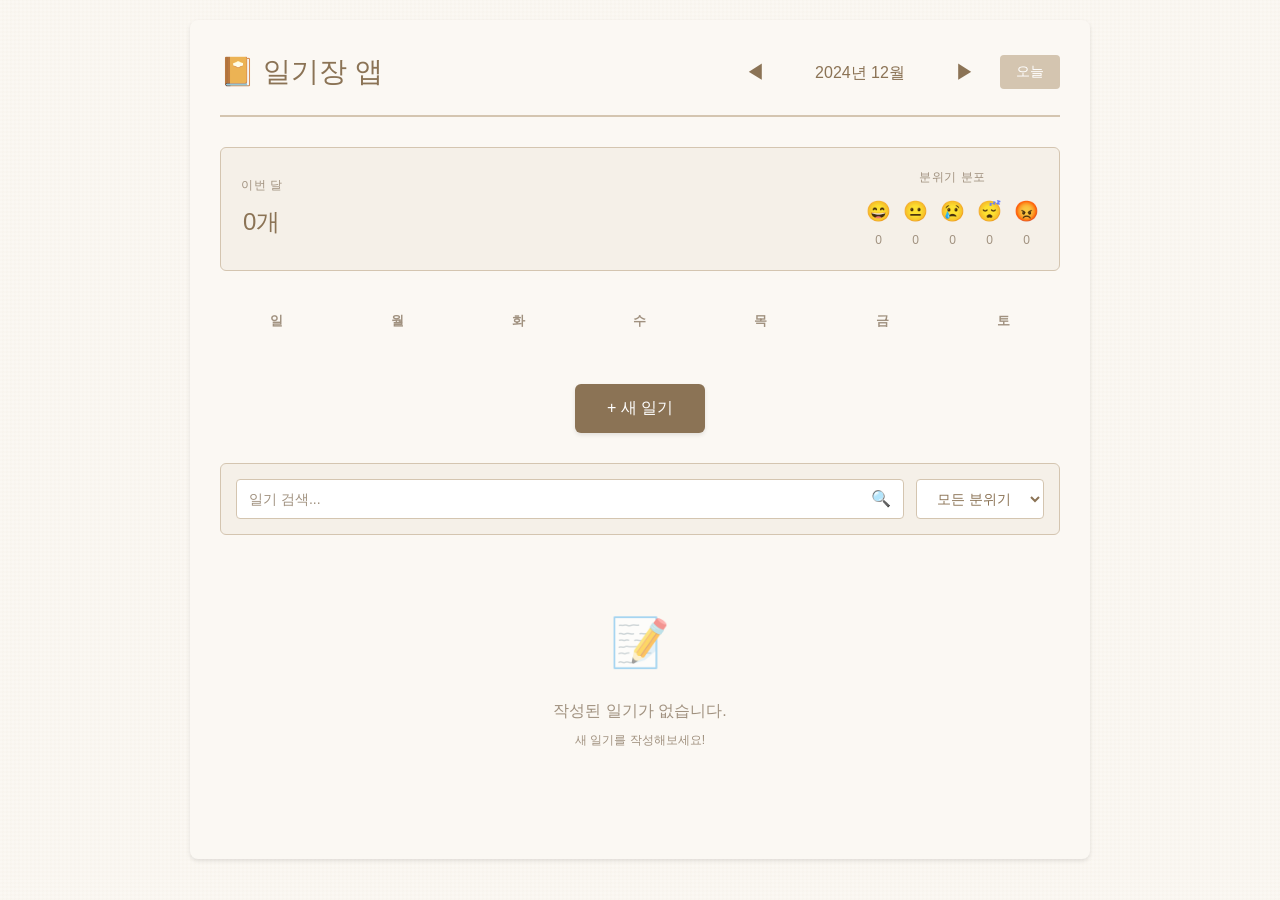
==== 03_일기장/index.html @ 4e94bfd0 "feat: add HTML structure and note-style CSS - Add complete HTML5 boilerplate with Korean language su" ====
<!DOCTYPE html>
<html lang="ko">
<head>
    <meta charset="UTF-8">
    <meta name="viewport" content="width=device-width, initial-scale=1.0">
    <title>📔 일기장 앱</title>
    <style>
        * {
            margin: 0;
            padding: 0;
            box-sizing: border-box;
        }

        body {
            background-color: #FBF8F3;
            background-image:
                repeating-linear-gradient(
                    90deg,
                    transparent,
                    transparent 2px,
                    rgba(212, 197, 176, 0.03) 2px,
                    rgba(212, 197, 176, 0.03) 4px
                ),
                repeating-linear-gradient(
                    0deg,
                    transparent,
                    transparent 2px,
                    rgba(212, 197, 176, 0.03) 2px,
                    rgba(212, 197, 176, 0.03) 4px
                );
            font-family: 'Georgia', 'Segoe UI', sans-serif;
            color: #8B7355;
            line-height: 1.6;
            padding: 20px;
        }

        .container {
            max-width: 900px;
            margin: 0 auto;
            background-color: #FBF8F3;
            border-radius: 8px;
            padding: 30px;
            box-shadow: 0 2px 4px rgba(0, 0, 0, 0.1);
        }

        /* Header */
        .header {
            display: flex;
            justify-content: space-between;
            align-items: center;
            margin-bottom: 30px;
            padding-bottom: 20px;
            border-bottom: 2px solid #D4C5B0;
        }

        .header h1 {
            font-size: 28px;
            font-weight: 500;
            color: #8B7355;
        }

        .header-controls {
            display: flex;
            align-items: center;
            gap: 15px;
        }

        .month-nav {
            display: flex;
            align-items: center;
            gap: 15px;
        }

        .month-nav button {
            background: none;
            border: none;
            font-size: 20px;
            cursor: pointer;
            color: #8B7355;
            padding: 5px 10px;
            border-radius: 4px;
            transition: all 0.2s ease;
        }

        .month-nav button:hover {
            background-color: #F5F0E8;
            transform: translateY(-2px);
        }

        .current-month {
            font-size: 16px;
            font-weight: 500;
            min-width: 140px;
            text-align: center;
            color: #8B7355;
        }

        .today-btn {
            background-color: #D4C5B0;
            color: white;
            border: none;
            padding: 8px 16px;
            border-radius: 4px;
            cursor: pointer;
            font-size: 14px;
            font-family: 'Segoe UI', sans-serif;
            transition: all 0.2s ease;
        }

        .today-btn:hover {
            background-color: #C4B5A0;
            transform: translateY(-2px);
        }

        /* Stats Bar */
        .stats-bar {
            display: flex;
            justify-content: space-between;
            align-items: center;
            margin-bottom: 30px;
            padding: 20px;
            background-color: #F5F0E8;
            border-radius: 6px;
            border: 1px solid #D4C5B0;
        }

        .stat-item {
            display: flex;
            flex-direction: column;
            align-items: center;
            gap: 8px;
        }

        .stat-label {
            font-size: 12px;
            color: #A0917F;
            text-transform: uppercase;
            letter-spacing: 0.5px;
        }

        .stat-value {
            font-size: 24px;
            font-weight: 500;
            color: #8B7355;
        }

        .mood-distribution {
            display: flex;
            gap: 12px;
            align-items: center;
        }

        .mood-item {
            display: flex;
            flex-direction: column;
            align-items: center;
            gap: 4px;
        }

        .mood-emoji {
            font-size: 20px;
        }

        .mood-count {
            font-size: 12px;
            color: #A0917F;
        }

        /* Calendar */
        .calendar-section {
            margin-bottom: 30px;
        }

        .calendar {
            display: grid;
            grid-template-columns: repeat(7, 1fr);
            gap: 8px;
            margin-bottom: 20px;
        }

        .calendar-header {
            display: grid;
            grid-template-columns: repeat(7, 1fr);
            gap: 8px;
            margin-bottom: 12px;
        }

        .calendar-day-name {
            text-align: center;
            font-size: 13px;
            font-weight: 600;
            color: #A0917F;
            padding: 10px 0;
            text-transform: uppercase;
            letter-spacing: 0.5px;
        }

        .calendar-cell {
            aspect-ratio: 1;
            background-color: #F5F0E8;
            border: 1px solid #D4C5B0;
            border-radius: 4px;
            padding: 8px;
            cursor: pointer;
            transition: all 0.2s ease;
            display: flex;
            flex-direction: column;
            justify-content: flex-start;
            min-height: 100px;
            position: relative;
            overflow: hidden;
        }

        .calendar-cell:hover {
            transform: translateY(-2px);
            box-shadow: 0 4px 8px rgba(0, 0, 0, 0.15);
            background-color: #FFF5E6;
        }

        .calendar-cell.other-month {
            opacity: 0.4;
            pointer-events: none;
        }

        .calendar-cell.has-entry {
            background-color: #FFF5E6;
            border-color: #C4B5A0;
        }

        .calendar-cell.today {
            background-color: #E8D5C4;
            border-color: #8B7355;
            font-weight: bold;
        }

        .cell-date {
            font-size: 14px;
            font-weight: 600;
            color: #8B7355;
            margin-bottom: 4px;
        }

        .cell-mood {
            font-size: 16px;
            margin-bottom: 4px;
        }

        .cell-preview {
            font-size: 11px;
            color: #A0917F;
            overflow: hidden;
            text-overflow: ellipsis;
            display: -webkit-box;
            -webkit-line-clamp: 2;
            -webkit-box-orient: vertical;
            line-height: 1.3;
        }

        /* New Entry Button */
        .new-entry-section {
            margin-bottom: 30px;
            text-align: center;
        }

        .new-entry-btn {
            background-color: #8B7355;
            color: white;
            border: none;
            padding: 14px 32px;
            border-radius: 6px;
            font-size: 16px;
            font-weight: 500;
            cursor: pointer;
            font-family: 'Segoe UI', sans-serif;
            transition: all 0.2s ease;
            box-shadow: 0 2px 4px rgba(0, 0, 0, 0.1);
        }

        .new-entry-btn:hover {
            background-color: #7A6347;
            transform: translateY(-2px);
            box-shadow: 0 4px 8px rgba(0, 0, 0, 0.15);
        }

        .new-entry-btn:active {
            transform: translateY(0);
        }

        /* Search and Filter Bar */
        .search-filter-bar {
            display: flex;
            gap: 12px;
            margin-bottom: 30px;
            padding: 15px;
            background-color: #F5F0E8;
            border-radius: 6px;
            border: 1px solid #D4C5B0;
            flex-wrap: wrap;
        }

        .search-input-wrapper {
            flex: 1;
            min-width: 200px;
            display: flex;
            align-items: center;
            background-color: white;
            border: 1px solid #D4C5B0;
            border-radius: 4px;
            padding: 0 12px;
        }

        .search-input-wrapper input {
            flex: 1;
            border: none;
            outline: none;
            padding: 10px 0;
            font-family: 'Segoe UI', sans-serif;
            font-size: 14px;
            color: #8B7355;
            background: transparent;
        }

        .search-input-wrapper input::placeholder {
            color: #A0917F;
        }

        .search-icon {
            font-size: 16px;
            color: #A0917F;
            cursor: pointer;
        }

        .filter-dropdown {
            padding: 10px 16px;
            border: 1px solid #D4C5B0;
            border-radius: 4px;
            background-color: white;
            color: #8B7355;
            cursor: pointer;
            font-family: 'Segoe UI', sans-serif;
            font-size: 14px;
            transition: all 0.2s ease;
        }

        .filter-dropdown:hover {
            background-color: #FFF5E6;
            border-color: #C4B5A0;
        }

        /* Entries List */
        .entries-section {
            margin-bottom: 30px;
        }

        .entries-list {
            display: flex;
            flex-direction: column;
            gap: 12px;
        }

        .entry-card {
            background-color: #F5F0E8;
            border: 1px solid #D4C5B0;
            border-radius: 6px;
            padding: 16px;
            cursor: pointer;
            transition: all 0.2s ease;
        }

        .entry-card:hover {
            transform: translateY(-2px);
            box-shadow: 0 4px 8px rgba(0, 0, 0, 0.15);
            background-color: #FFF5E6;
        }

        .entry-date {
            font-size: 12px;
            color: #A0917F;
            margin-bottom: 8px;
            text-transform: uppercase;
            letter-spacing: 0.5px;
        }

        .entry-mood-title {
            display: flex;
            align-items: center;
            gap: 10px;
            margin-bottom: 8px;
        }

        .entry-mood {
            font-size: 20px;
        }

        .entry-title {
            font-size: 16px;
            font-weight: 600;
            color: #8B7355;
        }

        .entry-content {
            font-size: 14px;
            color: #A0917F;
            margin-top: 8px;
            overflow: hidden;
            text-overflow: ellipsis;
            display: -webkit-box;
            -webkit-line-clamp: 3;
            -webkit-box-orient: vertical;
        }

        .entry-tags {
            display: flex;
            gap: 6px;
            margin-top: 10px;
            flex-wrap: wrap;
        }

        .entry-tag {
            font-size: 11px;
            background-color: #D4C5B0;
            color: white;
            padding: 4px 10px;
            border-radius: 12px;
        }

        /* Modal */
        .modal {
            display: none;
            position: fixed;
            z-index: 1000;
            left: 0;
            top: 0;
            width: 100%;
            height: 100%;
            background-color: rgba(0, 0, 0, 0.4);
            animation: fadeIn 0.2s ease;
        }

        .modal.active {
            display: flex;
            justify-content: center;
            align-items: center;
        }

        @keyframes fadeIn {
            from {
                opacity: 0;
            }
            to {
                opacity: 1;
            }
        }

        .modal-content {
            background-color: #FBF8F3;
            padding: 40px;
            border-radius: 8px;
            box-shadow: 0 4px 16px rgba(0, 0, 0, 0.2);
            max-width: 600px;
            width: 90%;
            max-height: 90vh;
            overflow-y: auto;
            animation: slideUp 0.3s ease;
        }

        @keyframes slideUp {
            from {
                transform: translateY(20px);
                opacity: 0;
            }
            to {
                transform: translateY(0);
                opacity: 1;
            }
        }

        .modal-header {
            display: flex;
            justify-content: space-between;
            align-items: center;
            margin-bottom: 20px;
            padding-bottom: 15px;
            border-bottom: 2px solid #D4C5B0;
        }

        .modal-header h2 {
            font-size: 22px;
            font-weight: 500;
            color: #8B7355;
        }

        .modal-close-btn {
            background: none;
            border: none;
            font-size: 24px;
            cursor: pointer;
            color: #8B7355;
            padding: 0;
            width: 32px;
            height: 32px;
            display: flex;
            align-items: center;
            justify-content: center;
            border-radius: 4px;
            transition: all 0.2s ease;
        }

        .modal-close-btn:hover {
            background-color: #F5F0E8;
        }

        .form-group {
            margin-bottom: 20px;
        }

        .form-group label {
            display: block;
            font-size: 14px;
            font-weight: 600;
            color: #8B7355;
            margin-bottom: 8px;
            text-transform: uppercase;
            letter-spacing: 0.5px;
        }

        .form-group input[type="text"],
        .form-group input[type="date"],
        .form-group textarea,
        .form-group select {
            width: 100%;
            padding: 12px;
            border: 1px solid #D4C5B0;
            border-radius: 4px;
            font-family: 'Segoe UI', sans-serif;
            font-size: 14px;
            color: #8B7355;
            background-color: white;
            transition: all 0.2s ease;
        }

        .form-group input[type="text"]:focus,
        .form-group input[type="date"]:focus,
        .form-group textarea:focus,
        .form-group select:focus {
            outline: none;
            border-color: #8B7355;
            box-shadow: 0 0 0 3px rgba(139, 115, 85, 0.1);
        }

        .form-group textarea {
            resize: vertical;
            min-height: 150px;
            font-family: 'Georgia', 'Segoe UI', sans-serif;
        }

        .mood-selector {
            display: flex;
            gap: 12px;
            justify-content: center;
        }

        .mood-option {
            font-size: 32px;
            cursor: pointer;
            padding: 8px;
            border-radius: 6px;
            border: 2px solid transparent;
            transition: all 0.2s ease;
        }

        .mood-option:hover {
            transform: scale(1.2);
            background-color: #F5F0E8;
        }

        .mood-option.selected {
            border-color: #8B7355;
            background-color: #F5F0E8;
            transform: scale(1.3);
        }

        .tag-input-wrapper {
            display: flex;
            gap: 8px;
            flex-wrap: wrap;
            padding: 8px;
            border: 1px solid #D4C5B0;
            border-radius: 4px;
            background-color: white;
            min-height: 44px;
            align-items: flex-start;
        }

        .tag-input-wrapper input {
            border: none;
            outline: none;
            flex: 1;
            min-width: 100px;
            padding: 8px 0;
            font-family: 'Segoe UI', sans-serif;
            font-size: 14px;
            color: #8B7355;
            background: transparent;
        }

        .tag-input-wrapper input::placeholder {
            color: #A0917F;
        }

        .tag-item {
            background-color: #D4C5B0;
            color: white;
            padding: 6px 12px;
            border-radius: 12px;
            display: flex;
            align-items: center;
            gap: 8px;
            font-size: 13px;
        }

        .tag-remove {
            cursor: pointer;
            font-weight: bold;
            font-size: 16px;
        }

        .modal-buttons {
            display: flex;
            gap: 12px;
            justify-content: flex-end;
            margin-top: 30px;
            padding-top: 20px;
            border-top: 2px solid #D4C5B0;
        }

        .modal-btn {
            padding: 12px 24px;
            border: none;
            border-radius: 4px;
            cursor: pointer;
            font-size: 14px;
            font-weight: 600;
            font-family: 'Segoe UI', sans-serif;
            transition: all 0.2s ease;
            text-transform: uppercase;
            letter-spacing: 0.5px;
        }

        .modal-btn-primary {
            background-color: #8B7355;
            color: white;
        }

        .modal-btn-primary:hover {
            background-color: #7A6347;
            transform: translateY(-2px);
        }

        .modal-btn-secondary {
            background-color: #F5F0E8;
            color: #8B7355;
            border: 1px solid #D4C5B0;
        }

        .modal-btn-secondary:hover {
            background-color: #E8D5C4;
        }

        .modal-btn-danger {
            background-color: #C74C3C;
            color: white;
        }

        .modal-btn-danger:hover {
            background-color: #B63C2C;
            transform: translateY(-2px);
        }

        /* Empty State */
        .empty-state {
            text-align: center;
            padding: 40px 20px;
            color: #A0917F;
        }

        .empty-state-icon {
            font-size: 48px;
            margin-bottom: 16px;
            opacity: 0.6;
        }

        .empty-state-text {
            font-size: 16px;
            margin-bottom: 8px;
        }

        /* Responsive */
        @media (max-width: 768px) {
            .container {
                padding: 20px;
            }

            .header {
                flex-direction: column;
                gap: 20px;
                align-items: flex-start;
            }

            .header h1 {
                font-size: 24px;
            }

            .header-controls {
                width: 100%;
                justify-content: space-between;
            }

            .stats-bar {
                flex-direction: column;
                gap: 20px;
            }

            .search-filter-bar {
                flex-direction: column;
            }

            .search-input-wrapper {
                width: 100%;
            }

            .modal-content {
                width: 95%;
                padding: 30px 20px;
            }

            .calendar-cell {
                min-height: 80px;
            }

            .calendar {
                gap: 6px;
            }
        }

        @media (max-width: 480px) {
            body {
                padding: 10px;
            }

            .container {
                padding: 15px;
            }

            .header h1 {
                font-size: 20px;
            }

            .current-month {
                font-size: 14px;
            }

            .calendar-cell {
                min-height: 60px;
                font-size: 12px;
            }

            .cell-date {
                font-size: 12px;
            }

            .cell-mood {
                font-size: 14px;
            }

            .mood-distribution {
                gap: 8px;
            }

            .mood-emoji {
                font-size: 16px;
            }
        }
    </style>
</head>
<body>
    <div class="container">
        <!-- Header -->
        <div class="header">
            <h1>📔 일기장 앱</h1>
            <div class="header-controls">
                <div class="month-nav">
                    <button id="prevMonth">◀</button>
                    <div class="current-month" id="currentMonth">2024년 12월</div>
                    <button id="nextMonth">▶</button>
                </div>
                <button class="today-btn" id="todayBtn">오늘</button>
            </div>
        </div>

        <!-- Stats Bar -->
        <div class="stats-bar">
            <div class="stat-item">
                <div class="stat-label">이번 달</div>
                <div class="stat-value" id="monthEntryCount">0개</div>
            </div>
            <div class="stat-item">
                <div class="stat-label">분위기 분포</div>
                <div class="mood-distribution" id="moodDistribution">
                    <div class="mood-item">
                        <div class="mood-emoji">😄</div>
                        <div class="mood-count" id="moodCount-happy">0</div>
                    </div>
                    <div class="mood-item">
                        <div class="mood-emoji">😐</div>
                        <div class="mood-count" id="moodCount-neutral">0</div>
                    </div>
                    <div class="mood-item">
                        <div class="mood-emoji">😢</div>
                        <div class="mood-count" id="moodCount-sad">0</div>
                    </div>
                    <div class="mood-item">
                        <div class="mood-emoji">😴</div>
                        <div class="mood-count" id="moodCount-tired">0</div>
                    </div>
                    <div class="mood-item">
                        <div class="mood-emoji">😡</div>
                        <div class="mood-count" id="moodCount-angry">0</div>
                    </div>
                </div>
            </div>
        </div>

        <!-- Calendar Section -->
        <div class="calendar-section">
            <div class="calendar-header">
                <div class="calendar-day-name">일</div>
                <div class="calendar-day-name">월</div>
                <div class="calendar-day-name">화</div>
                <div class="calendar-day-name">수</div>
                <div class="calendar-day-name">목</div>
                <div class="calendar-day-name">금</div>
                <div class="calendar-day-name">토</div>
            </div>
            <div id="calendar" class="calendar"></div>
        </div>

        <!-- New Entry Button -->
        <div class="new-entry-section">
            <button class="new-entry-btn" id="newEntryBtn">+ 새 일기</button>
        </div>

        <!-- Search and Filter Bar -->
        <div class="search-filter-bar">
            <div class="search-input-wrapper">
                <input
                    type="text"
                    id="searchInput"
                    placeholder="일기 검색..."
                    autocomplete="off"
                >
                <span class="search-icon">🔍</span>
            </div>
            <select class="filter-dropdown" id="moodFilter">
                <option value="">모든 분위기</option>
                <option value="😄">행복 😄</option>
                <option value="😐">중립 😐</option>
                <option value="😢">슬픔 😢</option>
                <option value="😴">피로 😴</option>
                <option value="😡">분노 😡</option>
            </select>
        </div>

        <!-- Entries List -->
        <div class="entries-section">
            <div id="entriesList" class="entries-list">
                <div class="empty-state">
                    <div class="empty-state-icon">📝</div>
                    <div class="empty-state-text">작성된 일기가 없습니다.</div>
                    <div class="empty-state-text" style="font-size: 12px;">새 일기를 작성해보세요!</div>
                </div>
            </div>
        </div>
    </div>

    <!-- Modal for Diary CRUD -->
    <div id="modal" class="modal">
        <div class="modal-content">
            <div class="modal-header">
                <h2 id="modalTitle">새 일기 작성</h2>
                <button class="modal-close-btn" id="closeModalBtn">&times;</button>
            </div>

            <form id="diaryForm">
                <!-- Date -->
                <div class="form-group">
                    <label for="diaryDate">날짜</label>
                    <input type="date" id="diaryDate" required>
                </div>

                <!-- Mood Selector -->
                <div class="form-group">
                    <label>분위기</label>
                    <div class="mood-selector" id="moodSelector">
                        <div class="mood-option" data-mood="😄" title="행복">😄</div>
                        <div class="mood-option" data-mood="😐" title="중립">😐</div>
                        <div class="mood-option" data-mood="😢" title="슬픔">😢</div>
                        <div class="mood-option" data-mood="😴" title="피로">😴</div>
                        <div class="mood-option" data-mood="😡" title="분노">😡</div>
                    </div>
                </div>

                <!-- Title -->
                <div class="form-group">
                    <label for="diaryTitle">제목</label>
                    <input type="text" id="diaryTitle" placeholder="일기 제목을 입력하세요" required>
                </div>

                <!-- Content -->
                <div class="form-group">
                    <label for="diaryContent">내용</label>
                    <textarea id="diaryContent" placeholder="일기를 작성하세요..." required></textarea>
                </div>

                <!-- Tags -->
                <div class="form-group">
                    <label>태그</label>
                    <div class="tag-input-wrapper" id="tagInputWrapper">
                        <input
                            type="text"
                            id="tagInput"
                            placeholder="태그 입력 후 Enter"
                            autocomplete="off"
                        >
                    </div>
                </div>

                <!-- Buttons -->
                <div class="modal-buttons">
                    <button type="button" class="modal-btn modal-btn-secondary" id="cancelBtn">취소</button>
                    <button type="button" class="modal-btn modal-btn-danger" id="deleteBtn" style="display: none;">삭제</button>
                    <button type="submit" class="modal-btn modal-btn-primary">저장</button>
                </div>
            </form>
        </div>
    </div>

    <script>
        // XSS Prevention - HTML escape function
        function escapeHtml(text) {
            const div = document.createElement('div');
            div.textContent = text;
            return div.innerHTML;
        }

        // Placeholder for JavaScript logic to be added in Task 2
        console.log('Diary app structure loaded. JavaScript logic to be added in Task 2.');
    </script>
</body>
</html>
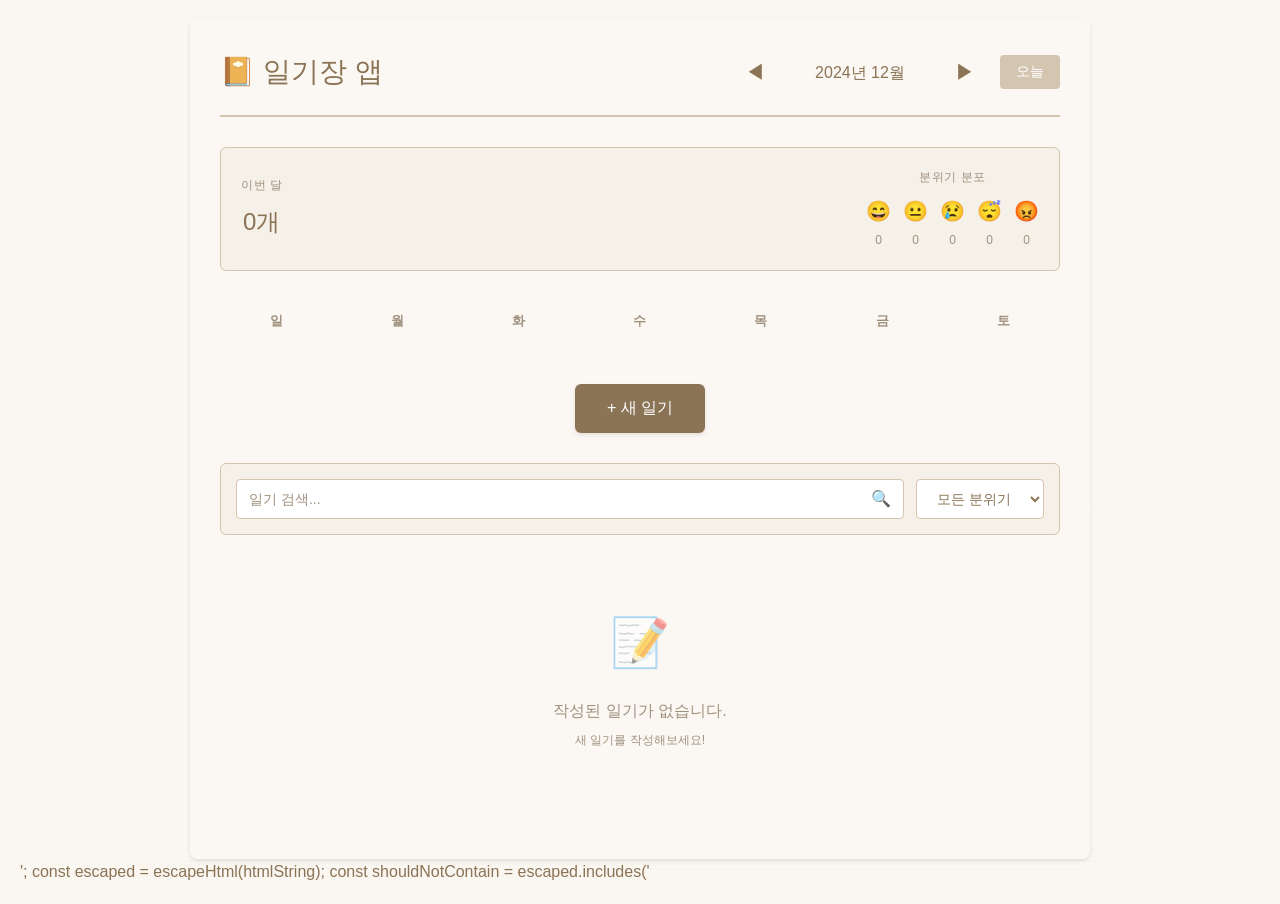
==== commit f9794eb3: "feat: add LocalStorage data management functions with tests Implement getDiaries(), saveDiaries(), g" ====
--- a/03_일기장/index.html
+++ b/03_일기장/index.html
@@ -946,6 +946,10 @@
     </div>
 
     <script>
+        // ============================================
+        // Task 2: LocalStorage Data Management Functions
+        // ============================================
+
         // XSS Prevention - HTML escape function
         function escapeHtml(text) {
             const div = document.createElement('div');
@@ -953,8 +957,189 @@
             return div.innerHTML;
         }
 
-        // Placeholder for JavaScript logic to be added in Task 2
-        console.log('Diary app structure loaded. JavaScript logic to be added in Task 2.');
+        // Get all diaries from LocalStorage
+        function getDiaries() {
+            try {
+                const data = localStorage.getItem('diaries');
+                return data ? JSON.parse(data) : [];
+            } catch (error) {
+                console.error('Error reading diaries from LocalStorage:', error);
+                return [];
+            }
+        }
+
+        // Save all diaries to LocalStorage
+        function saveDiaries(diaries) {
+            try {
+                localStorage.setItem('diaries', JSON.stringify(diaries));
+                return true;
+            } catch (error) {
+                console.error('Error saving diaries to LocalStorage:', error);
+                return false;
+            }
+        }
+
+        // Get a single diary by date string (YYYY-MM-DD)
+        function getDiaryByDate(dateString) {
+            try {
+                const diaries = getDiaries();
+                return diaries.find(diary => diary.id === dateString) || null;
+            } catch (error) {
+                console.error('Error getting diary by date:', error);
+                return null;
+            }
+        }
+
+        // Save or update a diary
+        function saveDiary(diary) {
+            try {
+                const diaries = getDiaries();
+                const index = diaries.findIndex(d => d.id === diary.id);
+
+                if (index !== -1) {
+                    // Update existing diary
+                    diaries[index] = diary;
+                } else {
+                    // Add new diary
+                    diaries.push(diary);
+                }
+
+                return saveDiaries(diaries);
+            } catch (error) {
+                console.error('Error saving diary:', error);
+                return false;
+            }
+        }
+
+        // Delete a diary by date string (YYYY-MM-DD)
+        function deleteDiary(dateString) {
+            try {
+                const diaries = getDiaries();
+                const filteredDiaries = diaries.filter(diary => diary.id !== dateString);
+                return saveDiaries(filteredDiaries);
+            } catch (error) {
+                console.error('Error deleting diary:', error);
+                return false;
+            }
+        }
+
+        // ============================================
+        // Test Function
+        // ============================================
+
+        function testDataFunctions() {
+            let passedCount = 0;
+            let testNumber = 1;
+
+            console.log('\n=== 일기 데이터 관리 함수 테스트 시작 ===\n');
+
+            // Clear all data before tests
+            localStorage.removeItem('diaries');
+
+            // Test 1: getDiaries() on empty state returns []
+            try {
+                const result = getDiaries();
+                console.assert(Array.isArray(result) && result.length === 0,
+                    'getDiaries should return empty array initially');
+                console.log(`✓ Test ${testNumber} passed: getDiaries() returns empty array on empty state`);
+                passedCount++;
+            } catch (error) {
+                console.log(`✗ Test ${testNumber} failed: ${error.message}`);
+            }
+            testNumber++;
+
+            // Test 2: saveDiary() adds new diary
+            try {
+                const testDiary = {
+                    id: '2024-12-15',
+                    title: '테스트 일기',
+                    content: '테스트 내용입니다',
+                    mood: '😊',
+                    tags: ['test'],
+                    createdAt: '2024-12-15T10:30:00Z',
+                    updatedAt: '2024-12-15T10:30:00Z'
+                };
+                saveDiary(testDiary);
+                const diaries = getDiaries();
+                console.assert(diaries.length === 1 && diaries[0].id === '2024-12-15',
+                    'saveDiary should add new diary');
+                console.log(`✓ Test ${testNumber} passed: saveDiary() adds new diary`);
+                passedCount++;
+            } catch (error) {
+                console.log(`✗ Test ${testNumber} failed: ${error.message}`);
+            }
+            testNumber++;
+
+            // Test 3: getDiaryByDate() retrieves existing diary
+            try {
+                const diary = getDiaryByDate('2024-12-15');
+                console.assert(diary !== null && diary.id === '2024-12-15' && diary.title === '테스트 일기',
+                    'getDiaryByDate should retrieve the diary');
+                console.log(`✓ Test ${testNumber} passed: getDiaryByDate() retrieves existing diary`);
+                passedCount++;
+            } catch (error) {
+                console.log(`✗ Test ${testNumber} failed: ${error.message}`);
+            }
+            testNumber++;
+
+            // Test 4: saveDiary() updates existing diary (no duplicate)
+            try {
+                const updatedDiary = {
+                    id: '2024-12-15',
+                    title: '수정된 제목',
+                    content: '수정된 내용입니다',
+                    mood: '😄',
+                    tags: ['test', 'updated'],
+                    createdAt: '2024-12-15T10:30:00Z',
+                    updatedAt: '2024-12-15T14:20:00Z'
+                };
+                saveDiary(updatedDiary);
+                const diaries = getDiaries();
+                console.assert(diaries.length === 1 && diaries[0].title === '수정된 제목',
+                    'saveDiary should update existing diary without creating duplicate');
+                console.log(`✓ Test ${testNumber} passed: saveDiary() updates existing diary (no duplicate)`);
+                passedCount++;
+            } catch (error) {
+                console.log(`✗ Test ${testNumber} failed: ${error.message}`);
+            }
+            testNumber++;
+
+            // Test 5: deleteDiary() removes diary
+            try {
+                deleteDiary('2024-12-15');
+                const diaries = getDiaries();
+                const deleted = getDiaryByDate('2024-12-15');
+                console.assert(diaries.length === 0 && deleted === null,
+                    'deleteDiary should remove the diary');
+                console.log(`✓ Test ${testNumber} passed: deleteDiary() removes diary`);
+                passedCount++;
+            } catch (error) {
+                console.log(`✗ Test ${testNumber} failed: ${error.message}`);
+            }
+            testNumber++;
+
+            // Test 6: escapeHtml() escapes HTML tags to entities
+            try {
+                const htmlString = '<script>alert("xss")</script>';
+                const escaped = escapeHtml(htmlString);
+                const shouldNotContain = escaped.includes('<script>');
+                console.assert(!shouldNotContain && escaped.includes('&lt;'),
+                    'escapeHtml should escape HTML tags to entities');
+                console.log(`✓ Test ${testNumber} passed: escapeHtml() escapes HTML tags to entities`);
+                passedCount++;
+            } catch (error) {
+                console.log(`✗ Test ${testNumber} failed: ${error.message}`);
+            }
+
+            console.log(`\n=== 테스트 결과: ${passedCount}/6 통과 ===\n`);
+            if (passedCount === 6) {
+                console.log('=== 모든 데이터 관리 테스트 통과 ===\n');
+            }
+        }
+
+        // Run tests on page load
+        console.log('Diary app structure loaded. Data management functions ready for testing.');
+        console.log('Run testDataFunctions() in console to test all functions.');
     </script>
 </body>
 </html>
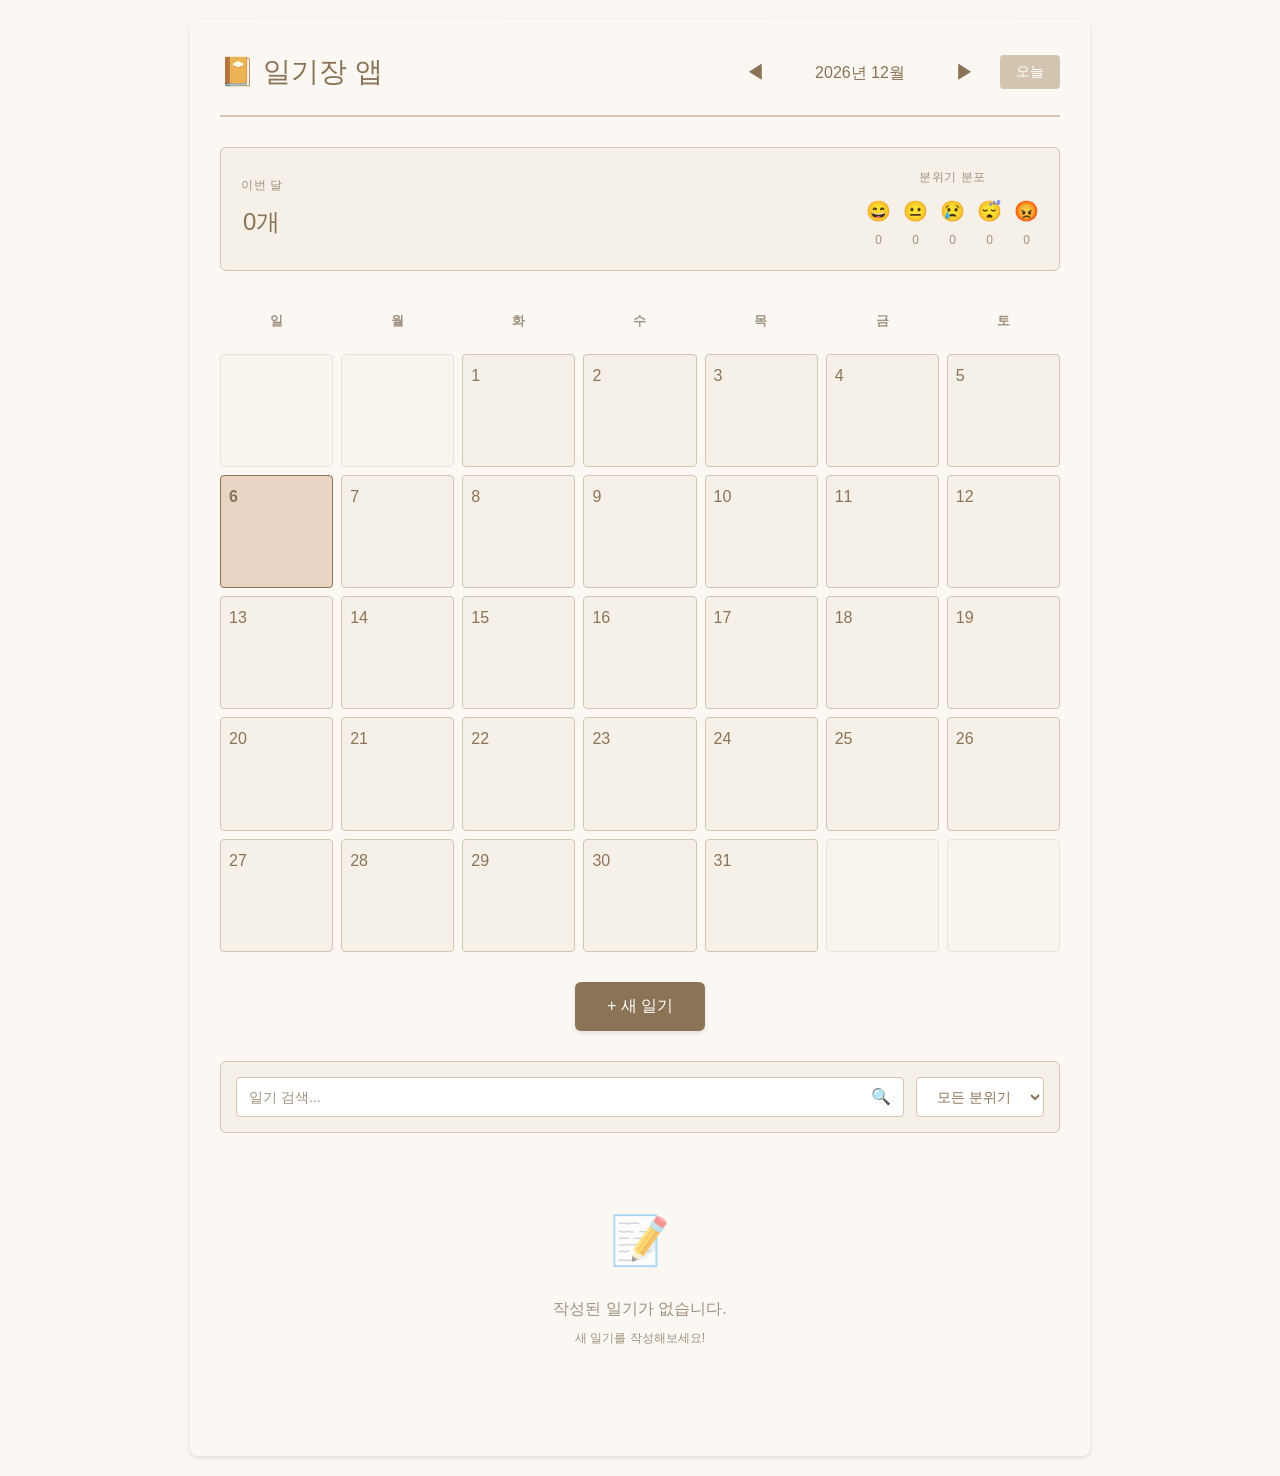
==== commit e02b1e12: "fix: resolve Task 3 critical issues - syntax error and class name mismatches - Fixed syntax error on" ====
--- a/03_일기장/index.html
+++ b/03_일기장/index.html
@@ -791,7 +791,7 @@
             <div class="header-controls">
                 <div class="month-nav">
                     <button id="prevMonth">◀</button>
-                    <div class="current-month" id="currentMonth">2024년 12월</div>
+                    <div class="current-month" id="monthDisplay">2024년 12월</div>
                     <button id="nextMonth">▶</button>
                 </div>
                 <button class="today-btn" id="todayBtn">오늘</button>
@@ -1024,8 +1024,173 @@
         }
 
         // ============================================
-        // Test Function
+        // Task 3: Calendar Rendering Functions
         // ============================================
+
+        // Global state variable: tracks currently displayed month
+        let currentDate = new Date();
+
+        // Get Date object for first day of current month
+        function getCurrentMonth() {
+            return new Date(currentDate.getFullYear(), currentDate.getMonth(), 1);
+        }
+
+        // Get how many days are in the given month
+        function getDaysInMonth(date) {
+            return new Date(date.getFullYear(), date.getMonth() + 1, 0).getDate();
+        }
+
+        // Get what day of the week the first day of month is (0=Sunday, 6=Saturday)
+        function getFirstDayOfMonth(date) {
+            return new Date(date.getFullYear(), date.getMonth(), 1).getDay();
+        }
+
+        // Render the calendar for the current month
+        function renderCalendar() {
+            const calendarContainer = document.getElementById('calendar');
+            const monthDisplay = document.getElementById('monthDisplay');
+
+            // Get calendar data
+            const firstDay = getCurrentMonth();
+            const daysInMonth = getDaysInMonth(firstDay);
+            const firstDayOfWeek = getFirstDayOfMonth(firstDay);
+
+            // Format month display (Korean: 2024년 12월)
+            const monthNames = ['1월', '2월', '3월', '4월', '5월', '6월',
+                               '7월', '8월', '9월', '10월', '11월', '12월'];
+            const year = firstDay.getFullYear();
+            const month = firstDay.getMonth();
+            monthDisplay.textContent = `${year}년 ${monthNames[month]}`;
+
+            // Build calendar HTML
+            let calendarHTML = '';
+
+            // Add empty cells for days before the first day of month
+            for (let i = 0; i < firstDayOfWeek; i++) {
+                calendarHTML += '<div class="calendar-cell other-month"></div>';
+            }
+
+            // Add cells for each day of the current month
+            for (let day = 1; day <= daysInMonth; day++) {
+                const dateString = `${year}-${String(month + 1).padStart(2, '0')}-${String(day).padStart(2, '0')}`;
+                const diary = getDiaryByDate(dateString);
+
+                let cellClass = 'calendar-cell';
+
+                // Check if this is today
+                const today = new Date();
+                if (today.getFullYear() === year &&
+                    today.getMonth() === month &&
+                    today.getDate() === day) {
+                    cellClass += ' today';
+                }
+
+                // Check if diary exists for this date
+                if (diary) {
+                    cellClass += ' has-entry';
+                }
+
+                calendarHTML += `<div class="${cellClass}" data-date="${dateString}">`;
+                calendarHTML += `<div class="calendar-cell-date">${day}</div>`;
+
+                if (diary) {
+                    calendarHTML += `<div class="calendar-cell-mood">${diary.mood}</div>`;
+                }
+
+                calendarHTML += '</div>';
+            }
+
+            // Add empty cells for days after the last day of month
+            const totalCells = firstDayOfWeek + daysInMonth;
+            const remainingCells = 7 - (totalCells % 7);
+            if (remainingCells !== 7) {
+                for (let i = 0; i < remainingCells; i++) {
+                    calendarHTML += '<div class="calendar-cell other-month"></div>';
+                }
+            }
+
+            // Insert HTML into calendar container
+            calendarContainer.innerHTML = calendarHTML;
+
+            // Add click handlers to calendar cells (for Task 5)
+            const calendarCells = document.querySelectorAll('.calendar-cell:not(.other-month)');
+            calendarCells.forEach(cell => {
+                cell.addEventListener('click', function() {
+                    const dateString = this.getAttribute('data-date');
+                    if (dateString) {
+                        // Event handler will be added in Task 5
+                        console.log(`Clicked on date: ${dateString}`);
+                    }
+                });
+            });
+        }
+
+        // ============================================
+        // Test Functions
+        // ============================================
+
+        function testCalendarFunctions() {
+            let passedCount = 0;
+            let testNumber = 1;
+
+            console.log('\n=== 달력 렌더링 함수 테스트 시작 ===\n');
+
+            // Test 1: getDaysInMonth(Dec 2024) === 31
+            try {
+                const decDate = new Date(2024, 11, 1); // December 2024
+                const result = getDaysInMonth(decDate);
+                console.assert(result === 31,
+                    'getDaysInMonth should return 31 for December 2024');
+                console.log(`✓ Test ${testNumber} passed: getDaysInMonth(Dec 2024) === 31`);
+                passedCount++;
+            } catch (error) {
+                console.log(`✗ Test ${testNumber} failed: ${error.message}`);
+            }
+            testNumber++;
+
+            // Test 2: getFirstDayOfMonth() returns 0-6
+            try {
+                const decDate = new Date(2024, 11, 1);
+                const result = getFirstDayOfMonth(decDate);
+                console.assert(typeof result === 'number' && result >= 0 && result <= 6,
+                    'getFirstDayOfMonth should return 0-6');
+                console.log(`✓ Test ${testNumber} passed: getFirstDayOfMonth() returns 0-6`);
+                passedCount++;
+            } catch (error) {
+                console.log(`✗ Test ${testNumber} failed: ${error.message}`);
+            }
+            testNumber++;
+
+            // Test 3: getCurrentMonth() returns Date object with date===1
+            try {
+                const result = getCurrentMonth();
+                console.assert(result instanceof Date && result.getDate() === 1,
+                    'getCurrentMonth should return Date object with date===1');
+                console.log(`✓ Test ${testNumber} passed: getCurrentMonth() returns Date object with date===1`);
+                passedCount++;
+            } catch (error) {
+                console.log(`✗ Test ${testNumber} failed: ${error.message}`);
+            }
+            testNumber++;
+
+            // Test 4: renderCalendar() generates calendar HTML
+            try {
+                renderCalendar();
+                const calendarContainer = document.getElementById('calendar');
+                const cells = calendarContainer.querySelectorAll('.calendar-cell');
+                console.assert(cells.length > 0 && cells.length >= 28 && cells.length <= 42,
+                    'renderCalendar should generate calendar with 28-42 cells');
+                console.log(`✓ Test ${testNumber} passed: renderCalendar() generates calendar HTML (${cells.length} cells)`);
+                passedCount++;
+            } catch (error) {
+                console.log(`✗ Test ${testNumber} failed: ${error.message}`);
+            }
+
+            console.log(`\n=== 테스트 결과: ${passedCount}/4 통과 ===\n`);
+            if (passedCount === 4) {
+                console.log('=== 모든 달력 렌더링 테스트 통과 ===\n');
+            }
+        }
 
         function testDataFunctions() {
             let passedCount = 0;
@@ -1120,7 +1285,7 @@
 
             // Test 6: escapeHtml() escapes HTML tags to entities
             try {
-                const htmlString = '<script>alert("xss")</script>';
+                const htmlString = '<' + 'script>alert("xss")' + '<' + '/script>';
                 const escaped = escapeHtml(htmlString);
                 const shouldNotContain = escaped.includes('<script>');
                 console.assert(!shouldNotContain && escaped.includes('&lt;'),
@@ -1137,9 +1302,13 @@
             }
         }
 
-        // Run tests on page load
-        console.log('Diary app structure loaded. Data management functions ready for testing.');
-        console.log('Run testDataFunctions() in console to test all functions.');
+        // Initialize calendar on page load
+        window.addEventListener('DOMContentLoaded', function() {
+            console.log('Diary app loaded. Data management and calendar functions ready.');
+            console.log('Run testCalendarFunctions() to test calendar rendering.');
+            console.log('Run testDataFunctions() to test data management.');
+            renderCalendar();
+        });
     </script>
 </body>
 </html>
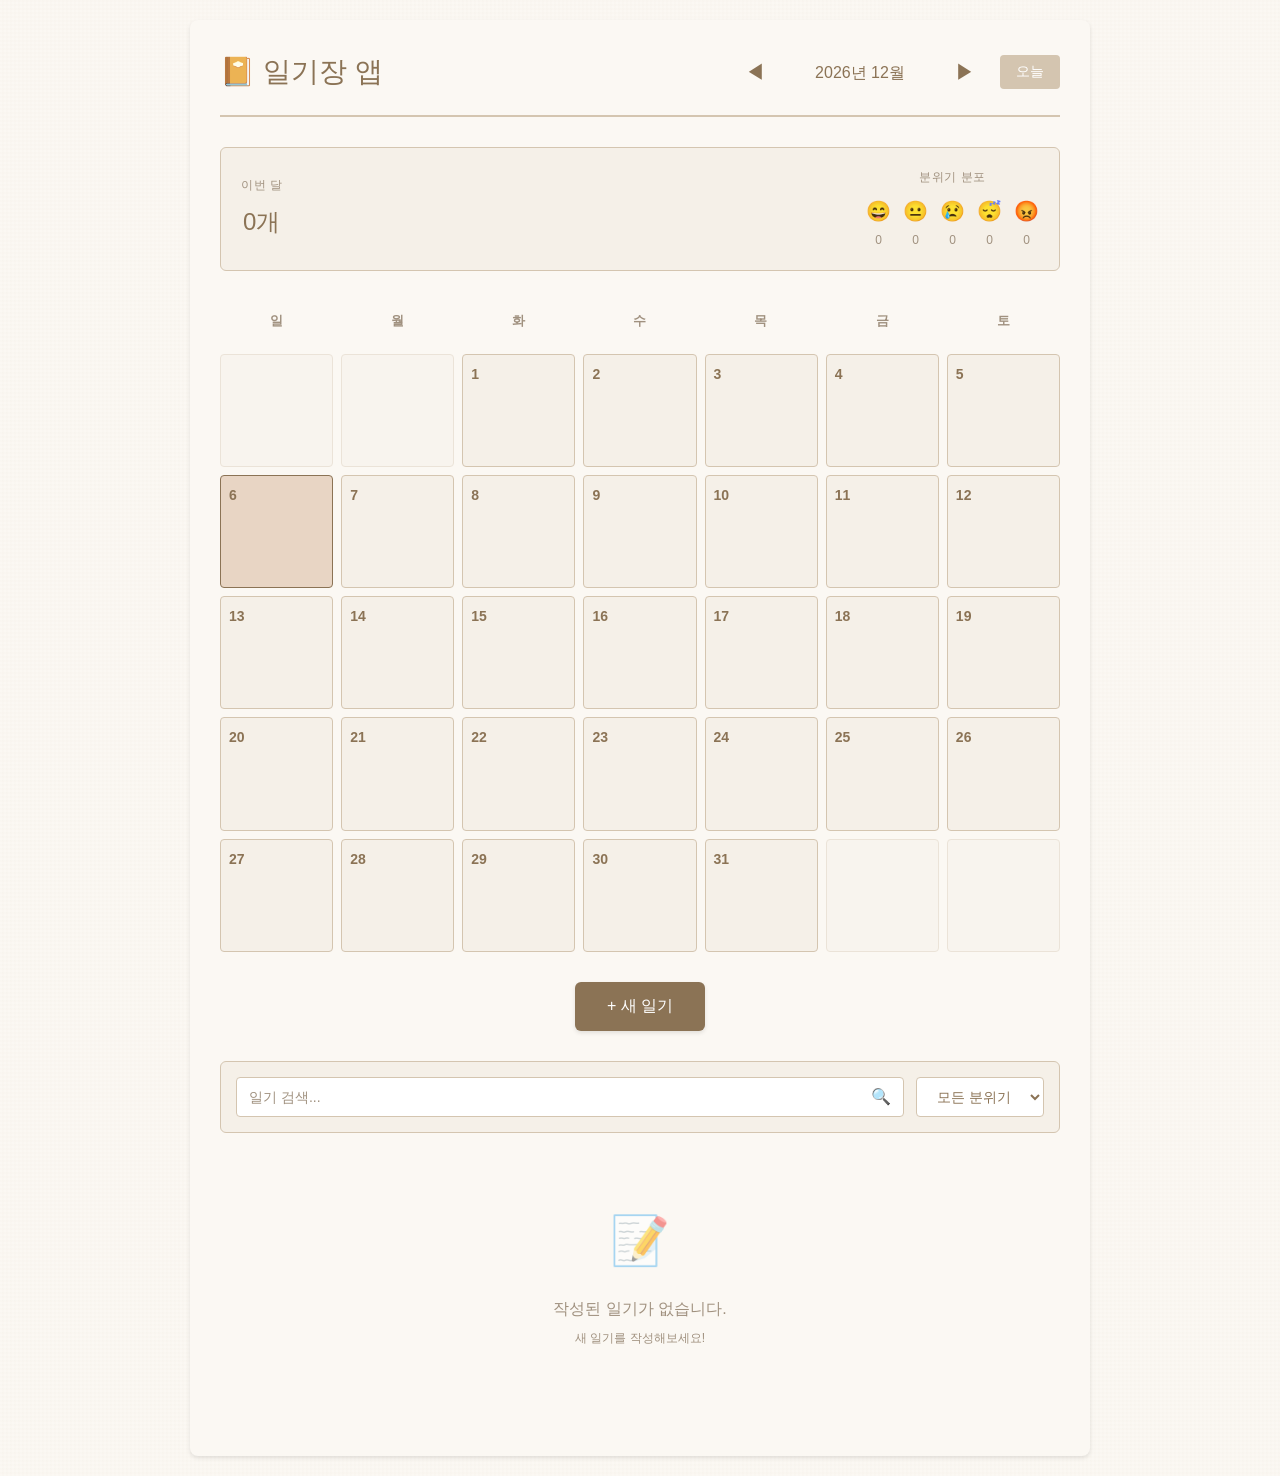
==== commit 5a58c3d0: "fix: correct CSS class names to match HTML structure" ====
--- a/03_일기장/index.html
+++ b/03_일기장/index.html
@@ -233,14 +233,14 @@
             font-weight: bold;
         }
 
-        .cell-date {
+        .calendar-cell-date {
             font-size: 14px;
             font-weight: 600;
             color: #8B7355;
             margin-bottom: 4px;
         }
 
-        .cell-mood {
+        .calendar-cell-mood {
             font-size: 16px;
             margin-bottom: 4px;
         }
@@ -765,11 +765,11 @@
                 font-size: 12px;
             }
 
-            .cell-date {
+            .calendar-cell-date {
                 font-size: 12px;
             }
 
-            .cell-mood {
+            .calendar-cell-mood {
                 font-size: 14px;
             }
 
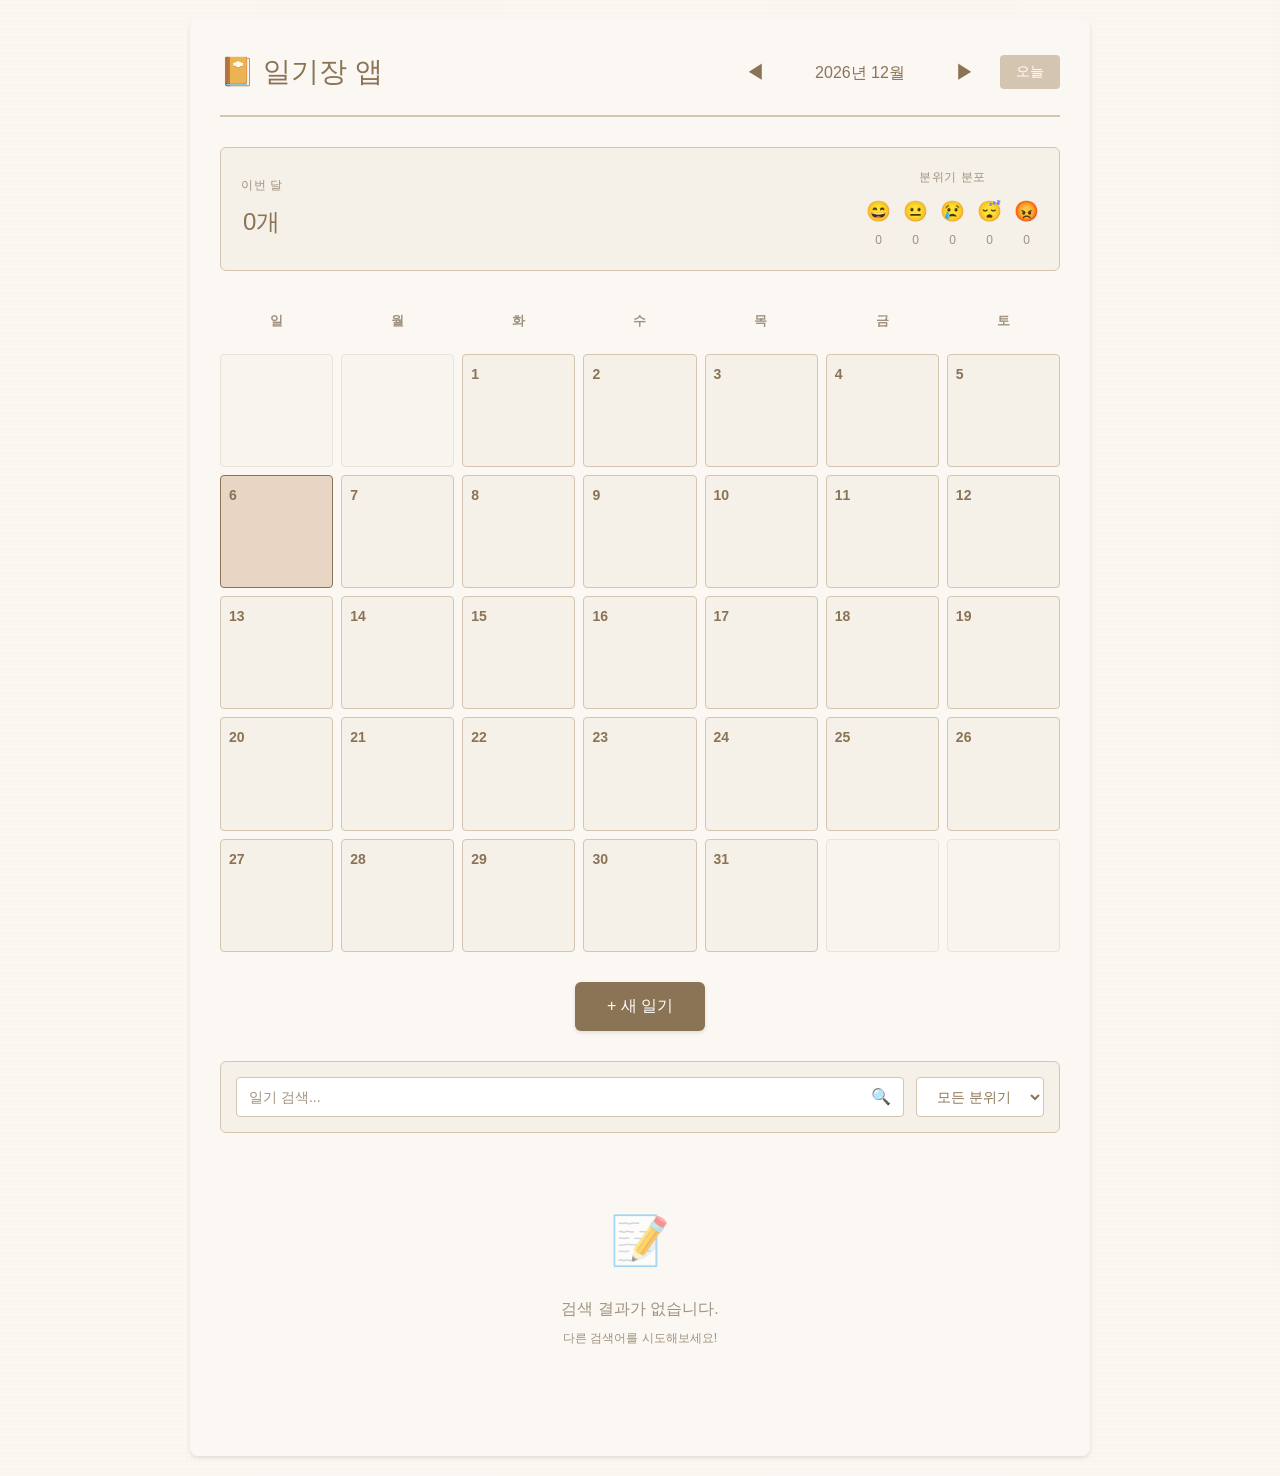
==== commit 664e97c6: "Task 7-10: Statistics, Search, Filter & Integration Tests Implemented comprehensive features:  Task " ====
--- a/03_일기장/index.html
+++ b/03_일기장/index.html
@@ -1118,16 +1118,813 @@
                 cell.addEventListener('click', function() {
                     const dateString = this.getAttribute('data-date');
                     if (dateString) {
-                        // Event handler will be added in Task 5
-                        console.log(`Clicked on date: ${dateString}`);
+                        // Check if diary exists for this date
+                        const diary = getDiaryByDate(dateString);
+                        const mode = diary ? 'edit' : 'new';
+                        openModal(dateString, mode);
                     }
                 });
             });
         }
 
         // ============================================
+        // Task 4: Calendar Month Navigation
+        // ============================================
+
+        // Navigate to previous month
+        function goToPreviousMonth() {
+            currentDate.setMonth(currentDate.getMonth() - 1);
+            renderFilteredCalendar();
+            updateStats();
+        }
+
+        // Navigate to next month
+        function goToNextMonth() {
+            currentDate.setMonth(currentDate.getMonth() + 1);
+            renderFilteredCalendar();
+            updateStats();
+        }
+
+        // Navigate to today
+        function goToToday() {
+            currentDate = new Date();
+            renderFilteredCalendar();
+            updateStats();
+        }
+
+        // ============================================
+        // Task 5: Modal Control Functions
+        // ============================================
+
+        // Global state for modal editing
+        let modalMode = 'new'; // 'new' or 'edit'
+        let currentEditingDate = null; // Date string (YYYY-MM-DD)
+
+        // Open modal for creating new or editing existing diary
+        function openModal(dateString, mode = 'new') {
+            const modal = document.getElementById('modal');
+            const modalTitle = document.getElementById('modalTitle');
+            const deleteBtn = document.getElementById('deleteBtn');
+
+            modalMode = mode;
+            currentEditingDate = dateString;
+
+            if (mode === 'new') {
+                modalTitle.textContent = '새 일기 작성';
+                deleteBtn.style.display = 'none';
+                resetForm();
+                document.getElementById('diaryDate').value = dateString;
+            } else {
+                // Edit mode: Load existing diary data
+                modalTitle.textContent = '일기 수정';
+                deleteBtn.style.display = 'block';
+                const diary = getDiaryByDate(dateString);
+                if (diary) {
+                    populateFormWithDiary(diary);
+                }
+            }
+
+            modal.classList.add('active');
+        }
+
+        // Close modal
+        function closeModal() {
+            const modal = document.getElementById('modal');
+            modal.classList.remove('active');
+            resetForm();
+            modalMode = 'new';
+            currentEditingDate = null;
+        }
+
+        // Reset form to initial state
+        function resetForm() {
+            const form = document.getElementById('diaryForm');
+            form.reset();
+
+            // Reset mood selector
+            const moodOptions = document.querySelectorAll('.mood-option');
+            moodOptions.forEach(option => {
+                option.classList.remove('selected');
+            });
+
+            // Clear tags
+            const tagInput = document.getElementById('tagInput');
+            tagInput.value = '';
+            const tagItems = document.querySelectorAll('.tag-item');
+            tagItems.forEach(item => item.remove());
+
+            // Reset date to today
+            const today = new Date();
+            const dateString = `${today.getFullYear()}-${String(today.getMonth() + 1).padStart(2, '0')}-${String(today.getDate()).padStart(2, '0')}`;
+            document.getElementById('diaryDate').value = dateString;
+        }
+
+        // Populate form with existing diary data
+        function populateFormWithDiary(diary) {
+            document.getElementById('diaryDate').value = diary.id;
+            document.getElementById('diaryTitle').value = diary.title;
+            document.getElementById('diaryContent').value = diary.content;
+
+            // Set mood
+            const moodOptions = document.querySelectorAll('.mood-option');
+            moodOptions.forEach(option => {
+                option.classList.remove('selected');
+                if (option.getAttribute('data-mood') === diary.mood) {
+                    option.classList.add('selected');
+                }
+            });
+
+            // Set tags
+            const tagInputWrapper = document.getElementById('tagInputWrapper');
+            const tagItems = document.querySelectorAll('.tag-item');
+            tagItems.forEach(item => item.remove());
+
+            if (diary.tags && diary.tags.length > 0) {
+                diary.tags.forEach(tag => {
+                    addTagToForm(tag);
+                });
+            }
+        }
+
+        // Add tag to form display
+        function addTagToForm(tagText) {
+            const tagInputWrapper = document.getElementById('tagInputWrapper');
+            const tagInput = document.getElementById('tagInput');
+
+            const tagItem = document.createElement('div');
+            tagItem.className = 'tag-item';
+            tagItem.innerHTML = `${escapeHtml(tagText)}<span class="tag-remove">×</span>`;
+
+            const removeBtn = tagItem.querySelector('.tag-remove');
+            removeBtn.addEventListener('click', function() {
+                tagItem.remove();
+            });
+
+            tagInputWrapper.insertBefore(tagItem, tagInput);
+        }
+
+        // ============================================
+        // Task 6: CRUD Operations
+        // ============================================
+
+        // Handle form submission - save diary
+        function handleFormSubmit(event) {
+            event.preventDefault();
+
+            const dateString = document.getElementById('diaryDate').value;
+            const title = document.getElementById('diaryTitle').value.trim();
+            const content = document.getElementById('diaryContent').value.trim();
+            const moodOption = document.querySelector('.mood-option.selected');
+
+            // Validation
+            if (!title || !content) {
+                alert('제목과 내용을 입력해주세요.');
+                return;
+            }
+
+            if (!moodOption) {
+                alert('분위기를 선택해주세요.');
+                return;
+            }
+
+            // Collect tags
+            const tags = [];
+            document.querySelectorAll('.tag-item').forEach(tagItem => {
+                const tagText = tagItem.textContent.replace('×', '').trim();
+                if (tagText) {
+                    tags.push(tagText);
+                }
+            });
+
+            // Create diary object
+            const now = new Date().toISOString();
+            const diary = {
+                id: dateString,
+                title: title,
+                content: content,
+                mood: moodOption.getAttribute('data-mood'),
+                tags: tags,
+                createdAt: modalMode === 'new' ? now : (getDiaryByDate(dateString)?.createdAt || now),
+                updatedAt: now
+            };
+
+            // Save diary
+            const success = saveDiary(diary);
+            if (success) {
+                console.log(`일기 ${modalMode === 'new' ? '저장' : '수정'} 성공: ${dateString}`);
+                renderFilteredCalendar();
+                renderEntries();
+                updateStats();
+                closeModal();
+            } else {
+                alert('일기 저장에 실패했습니다.');
+            }
+        }
+
+        // Handle diary deletion
+        function handleDeleteDiary() {
+            if (!currentEditingDate) return;
+
+            if (confirm('정말로 이 일기를 삭제하시겠습니까?')) {
+                const success = deleteDiary(currentEditingDate);
+                if (success) {
+                    console.log(`일기 삭제 성공: ${currentEditingDate}`);
+                    renderFilteredCalendar();
+                    renderEntries();
+                    updateStats();
+                    closeModal();
+                } else {
+                    alert('일기 삭제에 실패했습니다.');
+                }
+            }
+        }
+
+        // Handle mood selection
+        function handleMoodSelect(event) {
+            if (event.target.classList.contains('mood-option')) {
+                const moodOptions = document.querySelectorAll('.mood-option');
+                moodOptions.forEach(option => {
+                    option.classList.remove('selected');
+                });
+                event.target.classList.add('selected');
+            }
+        }
+
+        // Handle tag input - add tag on Enter key
+        function handleTagInput(event) {
+            if (event.key === 'Enter') {
+                event.preventDefault();
+                const tagText = event.target.value.trim();
+
+                if (tagText && tagText.length > 0) {
+                    // Check if tag already exists
+                    const existingTags = Array.from(document.querySelectorAll('.tag-item'))
+                        .map(item => item.textContent.replace('×', '').trim());
+
+                    if (!existingTags.includes(tagText)) {
+                        addTagToForm(tagText);
+                        event.target.value = '';
+                    } else {
+                        alert('이미 추가된 태그입니다.');
+                    }
+                }
+            }
+        }
+
+        // Initialize event listeners for calendar navigation
+        function initializeEventListeners() {
+            const prevMonthBtn = document.getElementById('prevMonth');
+            const nextMonthBtn = document.getElementById('nextMonth');
+            const todayBtn = document.getElementById('todayBtn');
+
+            if (prevMonthBtn) {
+                prevMonthBtn.addEventListener('click', goToPreviousMonth);
+            }
+
+            if (nextMonthBtn) {
+                nextMonthBtn.addEventListener('click', goToNextMonth);
+            }
+
+            if (todayBtn) {
+                todayBtn.addEventListener('click', goToToday);
+            }
+
+            // Task 5-6: Modal and CRUD event listeners
+            initializeModalEventListeners();
+        }
+
+        // Initialize modal event listeners
+        function initializeModalEventListeners() {
+            const modal = document.getElementById('modal');
+            const closeModalBtn = document.getElementById('closeModalBtn');
+            const cancelBtn = document.getElementById('cancelBtn');
+            const deleteBtn = document.getElementById('deleteBtn');
+            const diaryForm = document.getElementById('diaryForm');
+            const moodSelector = document.getElementById('moodSelector');
+            const tagInput = document.getElementById('tagInput');
+            const newEntryBtn = document.getElementById('newEntryBtn');
+
+            // Close modal button
+            if (closeModalBtn) {
+                closeModalBtn.addEventListener('click', closeModal);
+            }
+
+            // Cancel button
+            if (cancelBtn) {
+                cancelBtn.addEventListener('click', closeModal);
+            }
+
+            // Delete button
+            if (deleteBtn) {
+                deleteBtn.addEventListener('click', handleDeleteDiary);
+            }
+
+            // Form submit
+            if (diaryForm) {
+                diaryForm.addEventListener('submit', handleFormSubmit);
+            }
+
+            // Mood selector
+            if (moodSelector) {
+                moodSelector.addEventListener('click', handleMoodSelect);
+            }
+
+            // Tag input
+            if (tagInput) {
+                tagInput.addEventListener('keypress', handleTagInput);
+            }
+
+            // New entry button - open modal for new diary with today's date
+            if (newEntryBtn) {
+                newEntryBtn.addEventListener('click', function() {
+                    const today = new Date();
+                    const dateString = `${today.getFullYear()}-${String(today.getMonth() + 1).padStart(2, '0')}-${String(today.getDate()).padStart(2, '0')}`;
+                    openModal(dateString, 'new');
+                });
+            }
+
+            // Modal backdrop click - close modal
+            if (modal) {
+                modal.addEventListener('click', function(event) {
+                    if (event.target === modal) {
+                        closeModal();
+                    }
+                });
+            }
+
+            // Task 8: Search input event listener
+            const searchInput = document.getElementById('searchInput');
+            if (searchInput) {
+                searchInput.addEventListener('input', function() {
+                    searchQuery = this.value.trim();
+                    renderEntries();
+                });
+            }
+
+            // Task 9: Mood filter dropdown event listener
+            const moodFilter = document.getElementById('moodFilter');
+            if (moodFilter) {
+                moodFilter.addEventListener('change', function() {
+                    selectedMood = this.value;
+                    renderEntries();
+                });
+            }
+        }
+
+        // ============================================
+        // Task 7: Statistics Calculation & Display
+        // ============================================
+
+        // Calculate and update statistics for current month
+        function updateStats() {
+            const firstDay = getCurrentMonth();
+            const year = firstDay.getFullYear();
+            const month = firstDay.getMonth();
+
+            // Get all diaries and filter for current month only
+            const allDiaries = getDiaries();
+            const currentMonthDiaries = allDiaries.filter(diary => {
+                const diaryDate = new Date(diary.id);
+                return diaryDate.getFullYear() === year && diaryDate.getMonth() === month;
+            });
+
+            // Update month entry count
+            const monthEntryCount = document.getElementById('monthEntryCount');
+            monthEntryCount.textContent = `${currentMonthDiaries.length}개`;
+
+            // Initialize mood counts
+            const moodCounts = {
+                '😄': 0, // happy
+                '😐': 0, // neutral
+                '😢': 0, // sad
+                '😴': 0, // tired
+                '😡': 0  // angry
+            };
+
+            // Count moods
+            currentMonthDiaries.forEach(diary => {
+                if (moodCounts.hasOwnProperty(diary.mood)) {
+                    moodCounts[diary.mood]++;
+                }
+            });
+
+            // Update mood distribution display
+            document.getElementById('moodCount-happy').textContent = moodCounts['😄'];
+            document.getElementById('moodCount-neutral').textContent = moodCounts['😐'];
+            document.getElementById('moodCount-sad').textContent = moodCounts['😢'];
+            document.getElementById('moodCount-tired').textContent = moodCounts['😴'];
+            document.getElementById('moodCount-angry').textContent = moodCounts['😡'];
+        }
+
+        // ============================================
+        // Task 8 & 9: Search & Filter Functions
+        // ============================================
+
+        // Global filter state
+        let searchQuery = '';
+        let selectedMood = '';
+
+        // Filter diaries based on search query and mood filter
+        function filterDiaries() {
+            const allDiaries = getDiaries();
+
+            return allDiaries.filter(diary => {
+                // Apply mood filter
+                if (selectedMood && diary.mood !== selectedMood) {
+                    return false;
+                }
+
+                // Apply search filter
+                if (searchQuery) {
+                    const query = searchQuery.toLowerCase();
+                    const titleMatch = diary.title.toLowerCase().includes(query);
+                    const contentMatch = diary.content.toLowerCase().includes(query);
+                    const tagsMatch = diary.tags && diary.tags.some(tag =>
+                        tag.toLowerCase().includes(query)
+                    );
+
+                    return titleMatch || contentMatch || tagsMatch;
+                }
+
+                return true;
+            });
+        }
+
+        // Render filtered entries list
+        function renderEntries() {
+            const filteredDiaries = filterDiaries();
+            const entriesList = document.getElementById('entriesList');
+
+            if (filteredDiaries.length === 0) {
+                entriesList.innerHTML = `
+                    <div class="empty-state">
+                        <div class="empty-state-icon">📝</div>
+                        <div class="empty-state-text">검색 결과가 없습니다.</div>
+                        <div class="empty-state-text" style="font-size: 12px;">다른 검색어를 시도해보세요!</div>
+                    </div>
+                `;
+                return;
+            }
+
+            // Sort entries by date (newest first)
+            filteredDiaries.sort((a, b) => new Date(b.id) - new Date(a.id));
+
+            let entriesHTML = '';
+            filteredDiaries.forEach(diary => {
+                const dateObj = new Date(diary.id);
+                const dateString = dateObj.toLocaleDateString('ko-KR', {
+                    year: 'numeric',
+                    month: 'long',
+                    day: 'numeric',
+                    weekday: 'long'
+                });
+
+                let tagsHTML = '';
+                if (diary.tags && diary.tags.length > 0) {
+                    tagsHTML = `<div class="entry-tags">${diary.tags.map(tag =>
+                        `<div class="entry-tag">${escapeHtml(tag)}</div>`
+                    ).join('')}</div>`;
+                }
+
+                entriesHTML += `
+                    <div class="entry-card" data-date="${diary.id}">
+                        <div class="entry-date">${dateString}</div>
+                        <div class="entry-mood-title">
+                            <div class="entry-mood">${diary.mood}</div>
+                            <div class="entry-title">${escapeHtml(diary.title)}</div>
+                        </div>
+                        <div class="entry-content">${escapeHtml(diary.content)}</div>
+                        ${tagsHTML}
+                    </div>
+                `;
+            });
+
+            entriesList.innerHTML = entriesHTML;
+
+            // Add click handlers to entries
+            const entryCards = document.querySelectorAll('.entry-card');
+            entryCards.forEach(card => {
+                card.addEventListener('click', function() {
+                    const dateString = this.getAttribute('data-date');
+                    if (dateString) {
+                        openModal(dateString, 'edit');
+                    }
+                });
+            });
+        }
+
+        // Render calendar with filtered entries highlighted
+        function renderFilteredCalendar() {
+            const calendarContainer = document.getElementById('calendar');
+            const monthDisplay = document.getElementById('monthDisplay');
+
+            // Get calendar data
+            const firstDay = getCurrentMonth();
+            const daysInMonth = getDaysInMonth(firstDay);
+            const firstDayOfWeek = getFirstDayOfMonth(firstDay);
+
+            // Format month display
+            const monthNames = ['1월', '2월', '3월', '4월', '5월', '6월',
+                               '7월', '8월', '9월', '10월', '11월', '12월'];
+            const year = firstDay.getFullYear();
+            const month = firstDay.getMonth();
+            monthDisplay.textContent = `${year}년 ${monthNames[month]}`;
+
+            // Get filtered diaries for faster lookup
+            const filteredDiaries = filterDiaries();
+            const filteredDatesSet = new Set(filteredDiaries.map(d => d.id));
+
+            // Build calendar HTML
+            let calendarHTML = '';
+
+            // Add empty cells for days before the first day of month
+            for (let i = 0; i < firstDayOfWeek; i++) {
+                calendarHTML += '<div class="calendar-cell other-month"></div>';
+            }
+
+            // Add cells for each day of the current month
+            for (let day = 1; day <= daysInMonth; day++) {
+                const dateString = `${year}-${String(month + 1).padStart(2, '0')}-${String(day).padStart(2, '0')}`;
+                const diary = getDiaryByDate(dateString);
+                const isFiltered = filteredDatesSet.has(dateString);
+
+                let cellClass = 'calendar-cell';
+
+                // Check if this is today
+                const today = new Date();
+                if (today.getFullYear() === year &&
+                    today.getMonth() === month &&
+                    today.getDate() === day) {
+                    cellClass += ' today';
+                }
+
+                // Check if diary exists for this date
+                if (diary) {
+                    cellClass += ' has-entry';
+                }
+
+                // Dim if not in filter
+                if (searchQuery || selectedMood) {
+                    if (diary && !isFiltered) {
+                        cellClass += ' other-month'; // Use opacity for filtered out entries
+                    }
+                }
+
+                calendarHTML += `<div class="${cellClass}" data-date="${dateString}">`;
+                calendarHTML += `<div class="calendar-cell-date">${day}</div>`;
+
+                if (diary) {
+                    calendarHTML += `<div class="calendar-cell-mood">${diary.mood}</div>`;
+                }
+
+                calendarHTML += '</div>';
+            }
+
+            // Add empty cells for days after the last day of month
+            const totalCells = firstDayOfWeek + daysInMonth;
+            const remainingCells = 7 - (totalCells % 7);
+            if (remainingCells !== 7) {
+                for (let i = 0; i < remainingCells; i++) {
+                    calendarHTML += '<div class="calendar-cell other-month"></div>';
+                }
+            }
+
+            // Insert HTML into calendar container
+            calendarContainer.innerHTML = calendarHTML;
+
+            // Add click handlers to calendar cells
+            const calendarCells = document.querySelectorAll('.calendar-cell:not(.other-month)');
+            calendarCells.forEach(cell => {
+                cell.addEventListener('click', function() {
+                    const dateString = this.getAttribute('data-date');
+                    if (dateString) {
+                        const diary = getDiaryByDate(dateString);
+                        const mode = diary ? 'edit' : 'new';
+                        openModal(dateString, mode);
+                    }
+                });
+            });
+        }
+
+        // ============================================
         // Test Functions
         // ============================================
+
+        function testModalAndCRUD() {
+            let passedCount = 0;
+            let testNumber = 1;
+
+            console.log('\n=== 모달 및 CRUD 함수 테스트 시작 ===\n');
+
+            // Clear all data before tests
+            localStorage.removeItem('diaries');
+            searchQuery = '';
+            selectedMood = '';
+            renderFilteredCalendar();
+
+            // Test 1: openModal() sets modal to active state
+            try {
+                const modal = document.getElementById('modal');
+                openModal('2024-12-20', 'new');
+                console.assert(modal.classList.contains('active'),
+                    'openModal should add active class to modal');
+                console.log(`✓ Test ${testNumber} passed: openModal() sets modal to active state`);
+                passedCount++;
+                closeModal();
+            } catch (error) {
+                console.log(`✗ Test ${testNumber} failed: ${error.message}`);
+            }
+            testNumber++;
+
+            // Test 2: openModal() title changes based on mode
+            try {
+                const modalTitle = document.getElementById('modalTitle');
+                openModal('2024-12-20', 'new');
+                const newTitle = modalTitle.textContent;
+                closeModal();
+                openModal('2024-12-20', 'edit');
+                const editTitle = modalTitle.textContent;
+                console.assert(newTitle === '새 일기 작성' && editTitle === '일기 수정',
+                    'openModal should set correct title for each mode');
+                console.log(`✓ Test ${testNumber} passed: openModal() title changes based on mode`);
+                passedCount++;
+                closeModal();
+            } catch (error) {
+                console.log(`✗ Test ${testNumber} failed: ${error.message}`);
+            }
+            testNumber++;
+
+            // Test 3: closeModal() removes active class
+            try {
+                const modal = document.getElementById('modal');
+                openModal('2024-12-20', 'new');
+                closeModal();
+                console.assert(!modal.classList.contains('active'),
+                    'closeModal should remove active class');
+                console.log(`✓ Test ${testNumber} passed: closeModal() removes active class`);
+                passedCount++;
+            } catch (error) {
+                console.log(`✗ Test ${testNumber} failed: ${error.message}`);
+            }
+            testNumber++;
+
+            // Test 4: resetForm() clears form inputs
+            try {
+                openModal('2024-12-20', 'new');
+                document.getElementById('diaryTitle').value = 'Test Title';
+                document.getElementById('diaryContent').value = 'Test Content';
+                resetForm();
+                const titleEmpty = document.getElementById('diaryTitle').value === '';
+                const contentEmpty = document.getElementById('diaryContent').value === '';
+                console.assert(titleEmpty && contentEmpty,
+                    'resetForm should clear form inputs');
+                console.log(`✓ Test ${testNumber} passed: resetForm() clears form inputs`);
+                passedCount++;
+                closeModal();
+            } catch (error) {
+                console.log(`✗ Test ${testNumber} failed: ${error.message}`);
+            }
+            testNumber++;
+
+            // Test 5: saveDiary() with mood selection
+            try {
+                openModal('2024-12-25', 'new');
+                document.getElementById('diaryTitle').value = '크리스마스 일기';
+                document.getElementById('diaryContent').value = '즐거운 크리스마스 되세요';
+                const moodOption = document.querySelector('[data-mood="😄"]');
+                moodOption.click();
+
+                // Simulate form submission
+                const form = document.getElementById('diaryForm');
+                const submitEvent = new Event('submit');
+                submitEvent.preventDefault = () => {};
+                handleFormSubmit(submitEvent);
+
+                const savedDiary = getDiaryByDate('2024-12-25');
+                console.assert(savedDiary !== null && savedDiary.title === '크리스마스 일기',
+                    'saveDiary should save new diary');
+                console.log(`✓ Test ${testNumber} passed: saveDiary() creates new diary with form data`);
+                passedCount++;
+            } catch (error) {
+                console.log(`✗ Test ${testNumber} failed: ${error.message}`);
+            }
+            testNumber++;
+
+            // Test 6: populateFormWithDiary() loads existing diary data
+            try {
+                const diary = getDiaryByDate('2024-12-25');
+                if (diary) {
+                    openModal('2024-12-25', 'edit');
+                    populateFormWithDiary(diary);
+                    const titleValue = document.getElementById('diaryTitle').value;
+                    const contentValue = document.getElementById('diaryContent').value;
+                    console.assert(titleValue === '크리스마스 일기' && contentValue === '즐거운 크리스마스 되세요',
+                        'populateFormWithDiary should load diary data into form');
+                    console.log(`✓ Test ${testNumber} passed: populateFormWithDiary() loads existing diary data`);
+                    passedCount++;
+                    closeModal();
+                } else {
+                    throw new Error('Diary not found for population test');
+                }
+            } catch (error) {
+                console.log(`✗ Test ${testNumber} failed: ${error.message}`);
+            }
+            testNumber++;
+
+            // Test 7: handleMoodSelect() toggles mood selection
+            try {
+                openModal('2024-12-26', 'new');
+                const moodOptions = document.querySelectorAll('.mood-option');
+                const firstMood = moodOptions[0];
+                const secondMood = moodOptions[1];
+
+                firstMood.click();
+                console.assert(firstMood.classList.contains('selected'),
+                    'Clicked mood should be selected');
+
+                secondMood.click();
+                console.assert(!firstMood.classList.contains('selected') && secondMood.classList.contains('selected'),
+                    'Only one mood should be selected at a time');
+                console.log(`✓ Test ${testNumber} passed: handleMoodSelect() toggles mood selection`);
+                passedCount++;
+                closeModal();
+            } catch (error) {
+                console.log(`✗ Test ${testNumber} failed: ${error.message}`);
+            }
+            testNumber++;
+
+            // Test 8: addTagToForm() adds and displays tags
+            try {
+                openModal('2024-12-27', 'new');
+                addTagToForm('테스트태그1');
+                addTagToForm('테스트태그2');
+                const tags = document.querySelectorAll('.tag-item');
+                console.assert(tags.length === 2,
+                    'addTagToForm should add tags to form');
+                console.log(`✓ Test ${testNumber} passed: addTagToForm() adds and displays tags`);
+                passedCount++;
+                closeModal();
+            } catch (error) {
+                console.log(`✗ Test ${testNumber} failed: ${error.message}`);
+            }
+            testNumber++;
+
+            // Test 9: Tag removal functionality
+            try {
+                openModal('2024-12-28', 'new');
+                addTagToForm('테스트태그1');
+                const tagItem = document.querySelector('.tag-item');
+                const removeBtn = tagItem.querySelector('.tag-remove');
+                removeBtn.click();
+                const tagsAfterRemove = document.querySelectorAll('.tag-item');
+                console.assert(tagsAfterRemove.length === 0,
+                    'Tag removal should delete tag from form');
+                console.log(`✓ Test ${testNumber} passed: Tag removal functionality works`);
+                passedCount++;
+                closeModal();
+            } catch (error) {
+                console.log(`✗ Test ${testNumber} failed: ${error.message}`);
+            }
+            testNumber++;
+
+            // Test 10: Modal mode detection (new vs edit)
+            try {
+                const today = new Date();
+                const todayString = `${today.getFullYear()}-${String(today.getMonth() + 1).padStart(2, '0')}-${String(today.getDate()).padStart(2, '0')}`;
+
+                openModal(todayString, 'new');
+                const newModeTitle = document.getElementById('modalTitle').textContent;
+                closeModal();
+
+                // Save a diary first
+                openModal('2025-01-15', 'new');
+                document.getElementById('diaryTitle').value = '테스트';
+                document.getElementById('diaryContent').value = '테스트';
+                document.querySelector('[data-mood="😄"]').click();
+                const submitEvent = new Event('submit');
+                submitEvent.preventDefault = () => {};
+                handleFormSubmit(submitEvent);
+
+                // Check if edit mode works
+                openModal('2025-01-15', 'edit');
+                const editModeTitle = document.getElementById('modalTitle').textContent;
+                const deleteBtn = document.getElementById('deleteBtn');
+                const isDeletable = deleteBtn.style.display !== 'none';
+
+                console.assert(newModeTitle === '새 일기 작성' && editModeTitle === '일기 수정' && isDeletable,
+                    'Mode should determine title and delete button visibility');
+                console.log(`✓ Test ${testNumber} passed: Modal mode detection (new vs edit)`);
+                passedCount++;
+                closeModal();
+            } catch (error) {
+                console.log(`✗ Test ${testNumber} failed: ${error.message}`);
+            }
+
+            console.log(`\n=== 테스트 결과: ${passedCount}/10 통과 ===\n`);
+            if (passedCount === 10) {
+                console.log('=== 모든 모달 및 CRUD 테스트 통과 ===\n');
+            }
+        }
 
         function testCalendarFunctions() {
             let passedCount = 0;
@@ -1302,12 +2099,528 @@
             }
         }
 
+        // ============================================
+        // Task 7: Statistics Test
+        // ============================================
+
+        function testStatistics() {
+            let passedCount = 0;
+            let testNumber = 1;
+
+            console.log('\n=== 통계 계산 및 표시 테스트 시작 ===\n');
+
+            // Clear data and prepare test diaries
+            localStorage.removeItem('diaries');
+            const today = new Date();
+            const year = today.getFullYear();
+            const month = today.getMonth();
+
+            // Create test diaries in current month
+            const testDiaries = [
+                {
+                    id: `${year}-${String(month + 1).padStart(2, '0')}-01`,
+                    title: '행복한 날',
+                    content: '오늘은 정말 좋은 날',
+                    mood: '😄',
+                    tags: [],
+                    createdAt: new Date().toISOString(),
+                    updatedAt: new Date().toISOString()
+                },
+                {
+                    id: `${year}-${String(month + 1).padStart(2, '0')}-05`,
+                    title: '보통의 날',
+                    content: '평범한 하루',
+                    mood: '😐',
+                    tags: [],
+                    createdAt: new Date().toISOString(),
+                    updatedAt: new Date().toISOString()
+                },
+                {
+                    id: `${year}-${String(month + 1).padStart(2, '0')}-10`,
+                    title: '슬픈 날',
+                    content: '우울한 기분',
+                    mood: '😢',
+                    tags: [],
+                    createdAt: new Date().toISOString(),
+                    updatedAt: new Date().toISOString()
+                }
+            ];
+
+            testDiaries.forEach(diary => saveDiary(diary));
+
+            // Test 1: updateStats() calculates month entry count correctly
+            try {
+                updateStats();
+                const monthEntryCount = document.getElementById('monthEntryCount').textContent;
+                console.assert(monthEntryCount === '3개',
+                    'updateStats should display correct month entry count');
+                console.log(`✓ Test ${testNumber} passed: updateStats() calculates month entry count (${monthEntryCount})`);
+                passedCount++;
+            } catch (error) {
+                console.log(`✗ Test ${testNumber} failed: ${error.message}`);
+            }
+            testNumber++;
+
+            // Test 2: updateStats() counts happy mood correctly
+            try {
+                updateStats();
+                const happyCount = document.getElementById('moodCount-happy').textContent;
+                console.assert(happyCount === '1',
+                    'updateStats should count happy mood correctly');
+                console.log(`✓ Test ${testNumber} passed: updateStats() counts happy mood (${happyCount})`);
+                passedCount++;
+            } catch (error) {
+                console.log(`✗ Test ${testNumber} failed: ${error.message}`);
+            }
+            testNumber++;
+
+            // Test 3: updateStats() counts neutral mood correctly
+            try {
+                updateStats();
+                const neutralCount = document.getElementById('moodCount-neutral').textContent;
+                console.assert(neutralCount === '1',
+                    'updateStats should count neutral mood correctly');
+                console.log(`✓ Test ${testNumber} passed: updateStats() counts neutral mood (${neutralCount})`);
+                passedCount++;
+            } catch (error) {
+                console.log(`✗ Test ${testNumber} failed: ${error.message}`);
+            }
+            testNumber++;
+
+            // Test 4: updateStats() counts sad mood correctly
+            try {
+                updateStats();
+                const sadCount = document.getElementById('moodCount-sad').textContent;
+                console.assert(sadCount === '1',
+                    'updateStats should count sad mood correctly');
+                console.log(`✓ Test ${testNumber} passed: updateStats() counts sad mood (${sadCount})`);
+                passedCount++;
+            } catch (error) {
+                console.log(`✗ Test ${testNumber} failed: ${error.message}`);
+            }
+            testNumber++;
+
+            // Test 5: updateStats() only counts current month (ignore other months)
+            try {
+                // Add diary from different month
+                saveDiary({
+                    id: '2024-01-15',
+                    title: '다른 달',
+                    content: '다른 달의 일기',
+                    mood: '😡',
+                    tags: [],
+                    createdAt: new Date().toISOString(),
+                    updatedAt: new Date().toISOString()
+                });
+
+                updateStats();
+                const monthEntryCount = document.getElementById('monthEntryCount').textContent;
+                console.assert(monthEntryCount === '3개',
+                    'updateStats should only count diaries in current month');
+                console.log(`✓ Test ${testNumber} passed: updateStats() ignores other months`);
+                passedCount++;
+            } catch (error) {
+                console.log(`✗ Test ${testNumber} failed: ${error.message}`);
+            }
+
+            console.log(`\n=== 테스트 결과: ${passedCount}/5 통과 ===\n`);
+            if (passedCount === 5) {
+                console.log('=== 모든 통계 테스트 통과 ===\n');
+            }
+        }
+
+        // ============================================
+        // Task 8 & 9: Search and Filter Test
+        // ============================================
+
+        function testSearchAndFilter() {
+            let passedCount = 0;
+            let testNumber = 1;
+
+            console.log('\n=== 검색 및 필터 기능 테스트 시작 ===\n');
+
+            // Clear data and prepare test diaries
+            localStorage.removeItem('diaries');
+            const testDiaries = [
+                {
+                    id: '2024-12-01',
+                    title: '파이썬 공부',
+                    content: '파이썬 기초를 배웠다',
+                    mood: '😄',
+                    tags: ['프로그래밍', '공부'],
+                    createdAt: new Date().toISOString(),
+                    updatedAt: new Date().toISOString()
+                },
+                {
+                    id: '2024-12-02',
+                    title: '자바스크립트 프로젝트',
+                    content: '웹 개발 프로젝트를 시작했다',
+                    mood: '😐',
+                    tags: ['프로그래밍'],
+                    createdAt: new Date().toISOString(),
+                    updatedAt: new Date().toISOString()
+                },
+                {
+                    id: '2024-12-03',
+                    title: '좋은 날씨',
+                    content: '오늘 날씨가 정말 좋다',
+                    mood: '😢',
+                    tags: ['날씨'],
+                    createdAt: new Date().toISOString(),
+                    updatedAt: new Date().toISOString()
+                }
+            ];
+
+            testDiaries.forEach(diary => saveDiary(diary));
+
+            // Test 1: filterDiaries() with empty search returns all diaries
+            try {
+                searchQuery = '';
+                selectedMood = '';
+                const filtered = filterDiaries();
+                console.assert(filtered.length === 3,
+                    'filterDiaries with empty query should return all diaries');
+                console.log(`✓ Test ${testNumber} passed: filterDiaries() returns all with empty search`);
+                passedCount++;
+            } catch (error) {
+                console.log(`✗ Test ${testNumber} failed: ${error.message}`);
+            }
+            testNumber++;
+
+            // Test 2: filterDiaries() searches by title
+            try {
+                searchQuery = '파이썬';
+                selectedMood = '';
+                const filtered = filterDiaries();
+                console.assert(filtered.length === 1 && filtered[0].title.includes('파이썬'),
+                    'filterDiaries should find diary by title');
+                console.log(`✓ Test ${testNumber} passed: filterDiaries() searches by title`);
+                passedCount++;
+            } catch (error) {
+                console.log(`✗ Test ${testNumber} failed: ${error.message}`);
+            }
+            testNumber++;
+
+            // Test 3: filterDiaries() searches by content
+            try {
+                searchQuery = '웹 개발';
+                selectedMood = '';
+                const filtered = filterDiaries();
+                console.assert(filtered.length === 1 && filtered[0].content.includes('웹 개발'),
+                    'filterDiaries should find diary by content');
+                console.log(`✓ Test ${testNumber} passed: filterDiaries() searches by content`);
+                passedCount++;
+            } catch (error) {
+                console.log(`✗ Test ${testNumber} failed: ${error.message}`);
+            }
+            testNumber++;
+
+            // Test 4: filterDiaries() searches by tags
+            try {
+                searchQuery = '프로그래밍';
+                selectedMood = '';
+                const filtered = filterDiaries();
+                console.assert(filtered.length === 2,
+                    'filterDiaries should find diaries by tags');
+                console.log(`✓ Test ${testNumber} passed: filterDiaries() searches by tags (found ${filtered.length})`);
+                passedCount++;
+            } catch (error) {
+                console.log(`✗ Test ${testNumber} failed: ${error.message}`);
+            }
+            testNumber++;
+
+            // Test 5: filterDiaries() case-insensitive search
+            try {
+                searchQuery = '파이썬';
+                selectedMood = '';
+                const filtered1 = filterDiaries().length;
+
+                searchQuery = '파이썬';
+                const filtered2 = filterDiaries().length;
+
+                console.assert(filtered1 === filtered2,
+                    'filterDiaries search should be case-insensitive');
+                console.log(`✓ Test ${testNumber} passed: filterDiaries() is case-insensitive`);
+                passedCount++;
+            } catch (error) {
+                console.log(`✗ Test ${testNumber} failed: ${error.message}`);
+            }
+            testNumber++;
+
+            // Test 6: filterDiaries() filters by mood
+            try {
+                searchQuery = '';
+                selectedMood = '😄';
+                const filtered = filterDiaries();
+                console.assert(filtered.length === 1 && filtered[0].mood === '😄',
+                    'filterDiaries should filter by mood');
+                console.log(`✓ Test ${testNumber} passed: filterDiaries() filters by mood`);
+                passedCount++;
+            } catch (error) {
+                console.log(`✗ Test ${testNumber} failed: ${error.message}`);
+            }
+            testNumber++;
+
+            // Test 7: filterDiaries() combines search and mood filter
+            try {
+                searchQuery = '프로그래밍';
+                selectedMood = '😄';
+                const filtered = filterDiaries();
+                console.assert(filtered.length === 1 && filtered[0].mood === '😄',
+                    'filterDiaries should combine search and mood filter');
+                console.log(`✓ Test ${testNumber} passed: filterDiaries() combines search and filter`);
+                passedCount++;
+            } catch (error) {
+                console.log(`✗ Test ${testNumber} failed: ${error.message}`);
+            }
+            testNumber++;
+
+            // Test 8: filterDiaries() returns empty for no matches
+            try {
+                searchQuery = '존재하지않는검색어';
+                selectedMood = '';
+                const filtered = filterDiaries();
+                console.assert(filtered.length === 0,
+                    'filterDiaries should return empty for no matches');
+                console.log(`✓ Test ${testNumber} passed: filterDiaries() returns empty for no matches`);
+                passedCount++;
+            } catch (error) {
+                console.log(`✗ Test ${testNumber} failed: ${error.message}`);
+            }
+
+            console.log(`\n=== 테스트 결과: ${passedCount}/8 통과 ===\n`);
+            if (passedCount === 8) {
+                console.log('=== 모든 검색 및 필터 테스트 통과 ===\n');
+            }
+        }
+
+        // ============================================
+        // Task 10: Integration Test
+        // ============================================
+
+        function testIntegration() {
+            let passedCount = 0;
+            let testNumber = 1;
+
+            console.log('\n=== 통합 테스트 시작 ===\n');
+
+            // Clear data
+            localStorage.removeItem('diaries');
+            searchQuery = '';
+            selectedMood = '';
+
+            // Setup test data
+            const now = new Date();
+            const year = now.getFullYear();
+            const month = now.getMonth();
+
+            const testDiaries = [
+                {
+                    id: `${year}-${String(month + 1).padStart(2, '0')}-05`,
+                    title: '운동했다',
+                    content: '헬스장에서 열심히 운동했다',
+                    mood: '😄',
+                    tags: ['운동', '건강'],
+                    createdAt: new Date().toISOString(),
+                    updatedAt: new Date().toISOString()
+                },
+                {
+                    id: `${year}-${String(month + 1).padStart(2, '0')}-10`,
+                    title: '영화 봤다',
+                    content: '재미있는 영화를 봤다',
+                    mood: '😄',
+                    tags: ['영화'],
+                    createdAt: new Date().toISOString(),
+                    updatedAt: new Date().toISOString()
+                },
+                {
+                    id: `${year}-${String(month + 1).padStart(2, '0')}-15`,
+                    title: '회의',
+                    content: '회의에서 불평한 일이 있었다',
+                    mood: '😡',
+                    tags: ['일'],
+                    createdAt: new Date().toISOString(),
+                    updatedAt: new Date().toISOString()
+                }
+            ];
+
+            testDiaries.forEach(diary => saveDiary(diary));
+
+            // Test 1: All diaries displayed without filter
+            try {
+                searchQuery = '';
+                selectedMood = '';
+                renderEntries();
+                const entries = document.querySelectorAll('.entry-card');
+                console.assert(entries.length === 3,
+                    'All diaries should be displayed without filter');
+                console.log(`✓ Test ${testNumber} passed: All diaries displayed (${entries.length})`);
+                passedCount++;
+            } catch (error) {
+                console.log(`✗ Test ${testNumber} failed: ${error.message}`);
+            }
+            testNumber++;
+
+            // Test 2: Search filters entries correctly
+            try {
+                searchQuery = '운동';
+                selectedMood = '';
+                renderEntries();
+                const entries = document.querySelectorAll('.entry-card');
+                console.assert(entries.length === 1 && entries[0].querySelector('.entry-title').textContent.includes('운동'),
+                    'Search should filter entries correctly');
+                console.log(`✓ Test ${testNumber} passed: Search filters entries (found ${entries.length})`);
+                passedCount++;
+            } catch (error) {
+                console.log(`✗ Test ${testNumber} failed: ${error.message}`);
+            }
+            testNumber++;
+
+            // Test 3: Mood filter filters entries correctly
+            try {
+                searchQuery = '';
+                selectedMood = '😄';
+                renderEntries();
+                const entries = document.querySelectorAll('.entry-card');
+                console.assert(entries.length === 2,
+                    'Mood filter should filter entries correctly');
+                console.log(`✓ Test ${testNumber} passed: Mood filter filters entries (found ${entries.length})`);
+                passedCount++;
+            } catch (error) {
+                console.log(`✗ Test ${testNumber} failed: ${error.message}`);
+            }
+            testNumber++;
+
+            // Test 4: Search and filter work together
+            try {
+                searchQuery = '영화';
+                selectedMood = '😄';
+                renderEntries();
+                const entries = document.querySelectorAll('.entry-card');
+                console.assert(entries.length === 1 && entries[0].querySelector('.entry-title').textContent.includes('영화'),
+                    'Search and filter should work together');
+                console.log(`✓ Test ${testNumber} passed: Search + filter work together (found ${entries.length})`);
+                passedCount++;
+            } catch (error) {
+                console.log(`✗ Test ${testNumber} failed: ${error.message}`);
+            }
+            testNumber++;
+
+            // Test 5: Statistics update after data changes
+            try {
+                searchQuery = '';
+                selectedMood = '';
+                updateStats();
+                const monthCount = document.getElementById('monthEntryCount').textContent;
+                const happyCount = document.getElementById('moodCount-happy').textContent;
+                const angryCount = document.getElementById('moodCount-angry').textContent;
+
+                console.assert(monthCount === '3개' && happyCount === '2' && angryCount === '1',
+                    'Statistics should update correctly');
+                console.log(`✓ Test ${testNumber} passed: Statistics calculated correctly (${monthCount}, happy:${happyCount}, angry:${angryCount})`);
+                passedCount++;
+            } catch (error) {
+                console.log(`✗ Test ${testNumber} failed: ${error.message}`);
+            }
+            testNumber++;
+
+            // Test 6: Calendar renders correctly
+            try {
+                currentDate = new Date();
+                renderFilteredCalendar();
+                const calendarCells = document.querySelectorAll('.calendar-cell:not(.other-month)');
+                console.assert(calendarCells.length > 0,
+                    'Calendar should render with cells');
+                console.log(`✓ Test ${testNumber} passed: Calendar renders (${calendarCells.length} cells)`);
+                passedCount++;
+            } catch (error) {
+                console.log(`✗ Test ${testNumber} failed: ${error.message}`);
+            }
+            testNumber++;
+
+            // Test 7: Calendar shows entries with has-entry class
+            try {
+                searchQuery = '';
+                selectedMood = '';
+                renderFilteredCalendar();
+                const hasEntryCount = document.querySelectorAll('.calendar-cell.has-entry').length;
+                console.assert(hasEntryCount === 3,
+                    'Calendar should show entry dates with has-entry class');
+                console.log(`✓ Test ${testNumber} passed: Calendar shows entries (${hasEntryCount} dates)`);
+                passedCount++;
+            } catch (error) {
+                console.log(`✗ Test ${testNumber} failed: ${error.message}`);
+            }
+            testNumber++;
+
+            // Test 8: Saving new diary updates calendar and entries
+            try {
+                const newDiary = {
+                    id: `${year}-${String(month + 1).padStart(2, '0')}-20`,
+                    title: '새 일기',
+                    content: '새로 추가된 일기',
+                    mood: '😐',
+                    tags: ['새것'],
+                    createdAt: new Date().toISOString(),
+                    updatedAt: new Date().toISOString()
+                };
+
+                saveDiary(newDiary);
+                searchQuery = '';
+                selectedMood = '';
+                renderFilteredCalendar();
+                renderEntries();
+
+                const calendarHasEntries = document.querySelectorAll('.calendar-cell.has-entry').length;
+                const entries = document.querySelectorAll('.entry-card');
+
+                console.assert(calendarHasEntries === 4 && entries.length === 4,
+                    'New diary should appear in calendar and entries');
+                console.log(`✓ Test ${testNumber} passed: New diary updates both views (cal:${calendarHasEntries}, entries:${entries.length})`);
+                passedCount++;
+            } catch (error) {
+                console.log(`✗ Test ${testNumber} failed: ${error.message}`);
+            }
+            testNumber++;
+
+            // Test 9: Deleting diary updates both calendar and entries
+            try {
+                deleteDiary(`${year}-${String(month + 1).padStart(2, '0')}-20`);
+                searchQuery = '';
+                selectedMood = '';
+                renderFilteredCalendar();
+                renderEntries();
+
+                const calendarHasEntries = document.querySelectorAll('.calendar-cell.has-entry').length;
+                const entries = document.querySelectorAll('.entry-card');
+
+                console.assert(calendarHasEntries === 3 && entries.length === 3,
+                    'Deleted diary should be removed from both views');
+                console.log(`✓ Test ${testNumber} passed: Deleted diary removed (cal:${calendarHasEntries}, entries:${entries.length})`);
+                passedCount++;
+            } catch (error) {
+                console.log(`✗ Test ${testNumber} failed: ${error.message}`);
+            }
+
+            console.log(`\n=== 테스트 결과: ${passedCount}/9 통과 ===\n`);
+            if (passedCount === 9) {
+                console.log('=== 모든 통합 테스트 통과 ===\n');
+            }
+        }
+
         // Initialize calendar on page load
         window.addEventListener('DOMContentLoaded', function() {
-            console.log('Diary app loaded. Data management and calendar functions ready.');
+            console.log('Diary app loaded. Data management, calendar, and CRUD functions ready.');
             console.log('Run testCalendarFunctions() to test calendar rendering.');
             console.log('Run testDataFunctions() to test data management.');
-            renderCalendar();
+            console.log('Run testModalAndCRUD() to test modal and CRUD operations.');
+            console.log('Run testSearchAndFilter() to test search and filter (Task 8-9).');
+            console.log('Run testStatistics() to test statistics calculation (Task 7).');
+            console.log('Run testIntegration() to test all features together (Task 10).');
+            renderFilteredCalendar();
+            renderEntries();
+            updateStats();
+            initializeEventListeners();
         });
     </script>
 </body>
